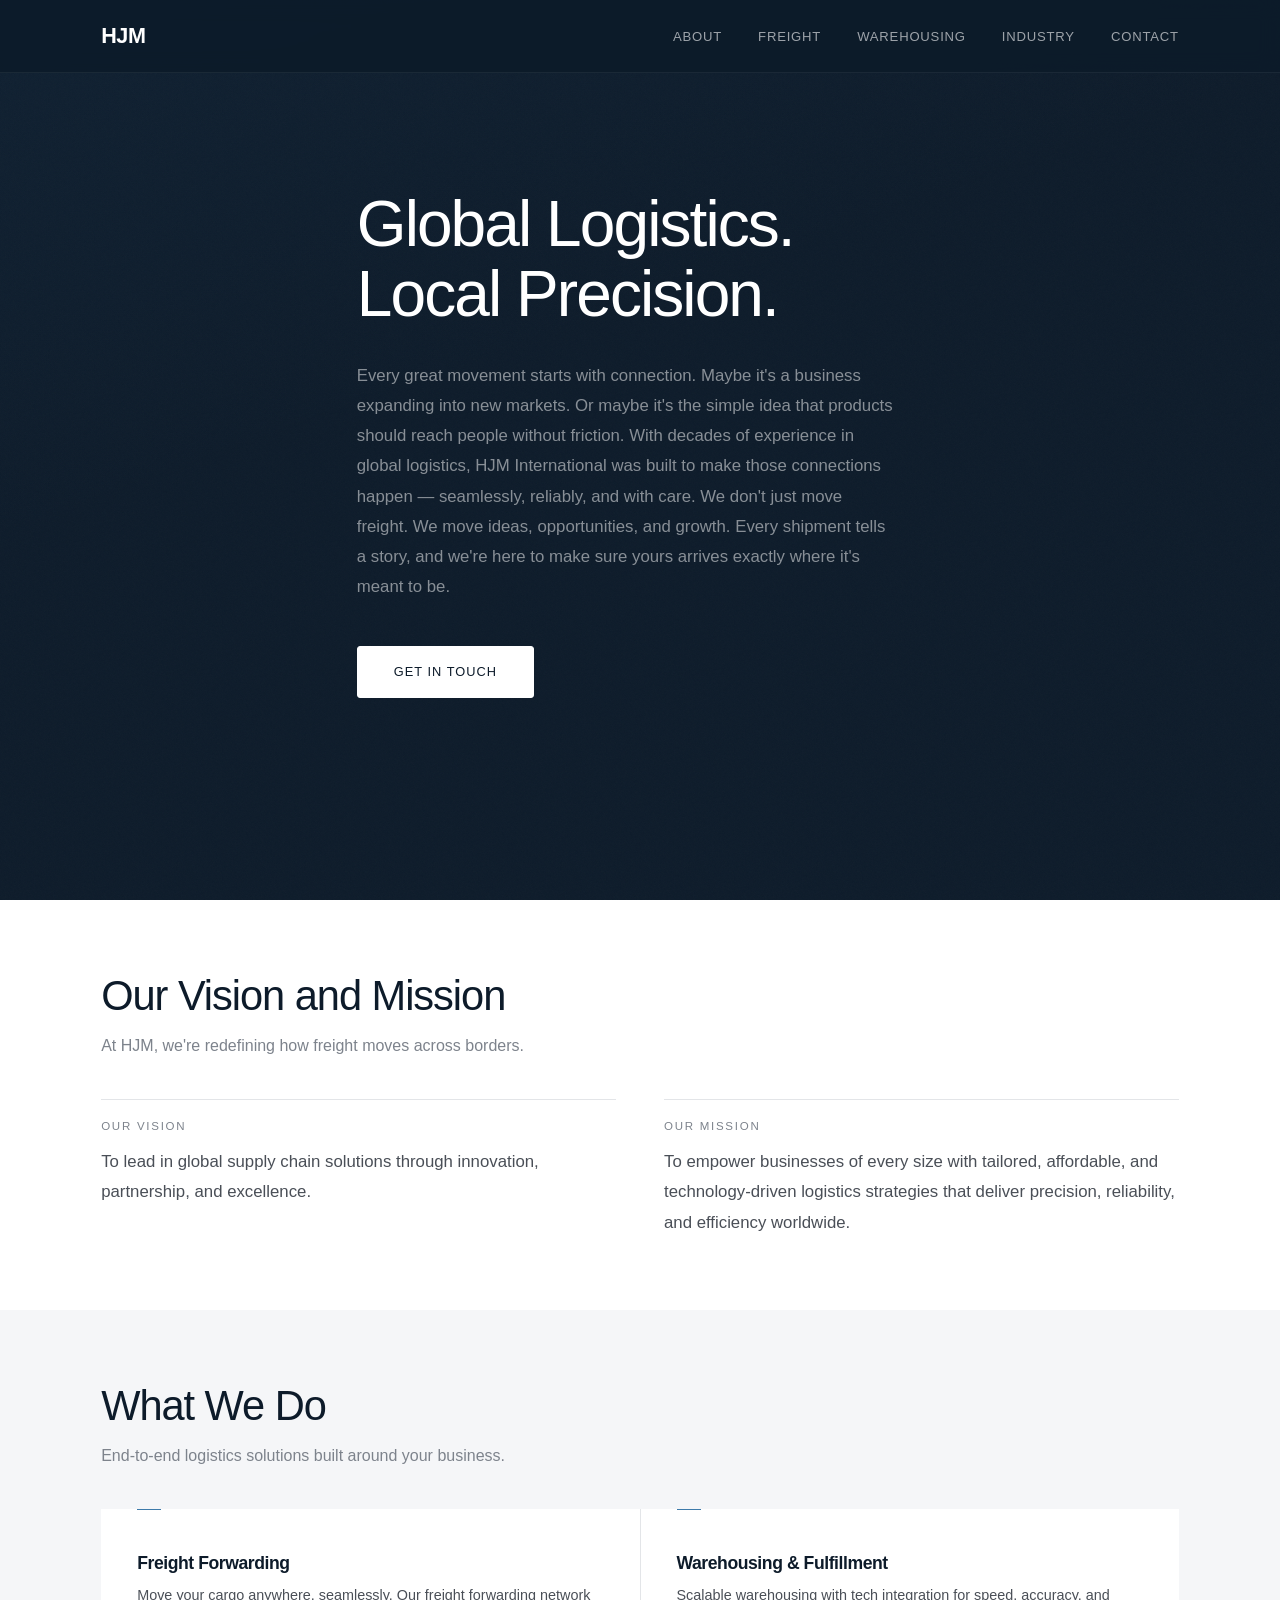
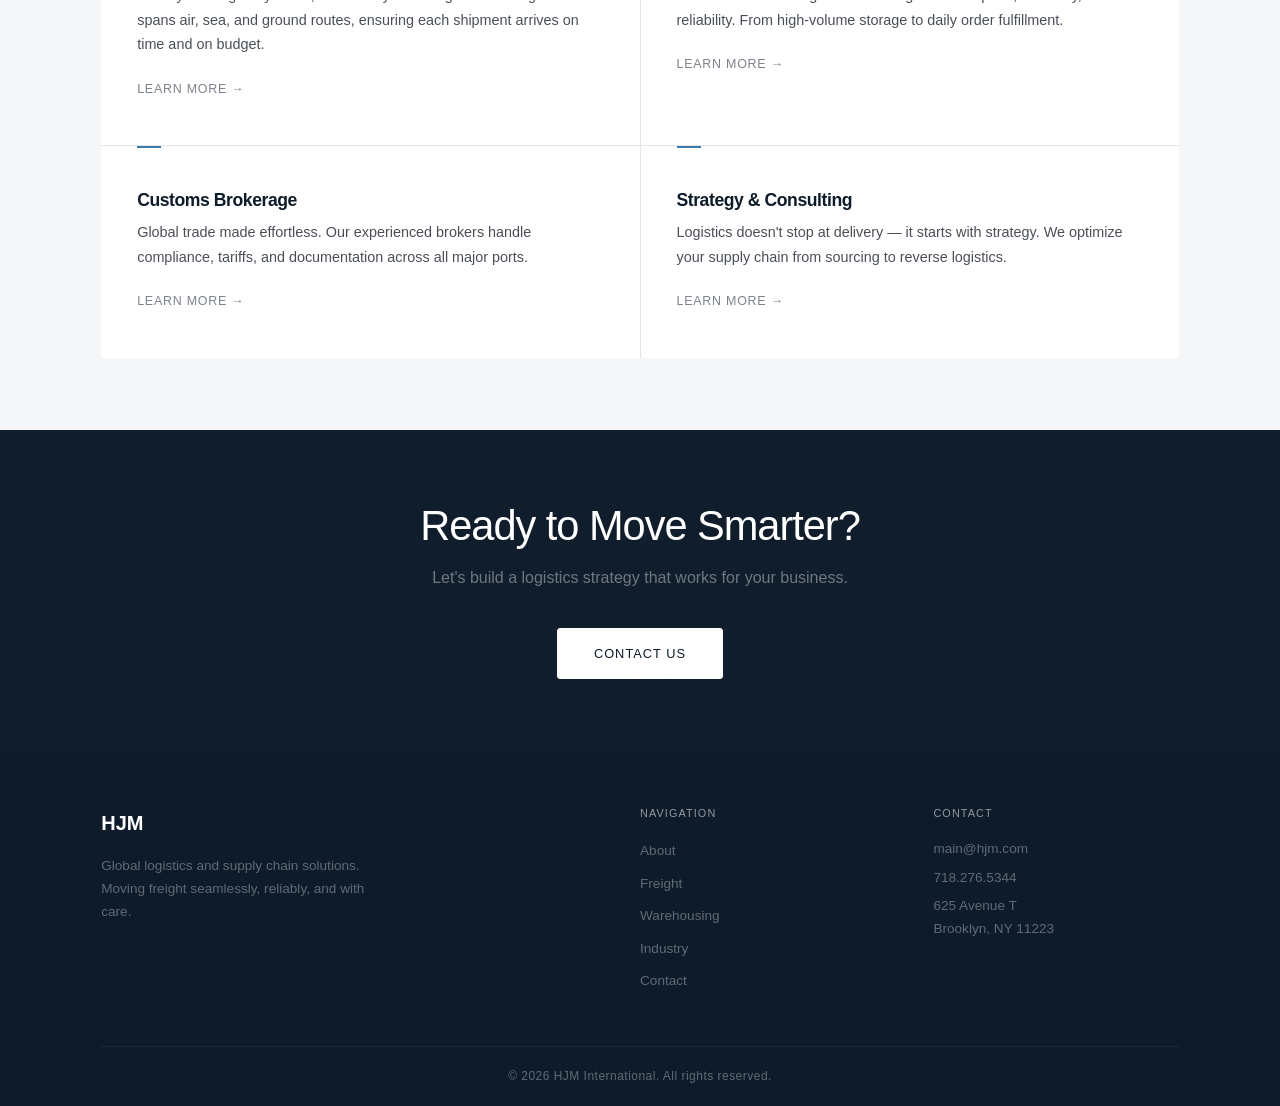
==== index.html @ 8e56a392 "Update index.html" ====
<!DOCTYPE html>
<html lang="en">
<head>
    <meta charset="UTF-8">
    <meta name="viewport" content="width=device-width, initial-scale=1.0">
     <title>HJM International | Global Logistics. Local Precision.</title>
    <meta name="description" content="HJM - End-to-end freight forwarding, warehousing, and supply chain solutions. Moving cargo seamlessly across borders.">
    <link rel="stylesheet" href="style.css">
</head>
<body>
    <header class="header header-dark">
        <nav class="nav container">
            <a href="index.html" class="nav-logo">HJM </a>
            <button class="nav-toggle" aria-label="Toggle navigation">
                <span></span>
                <span></span>
                <span></span>
            </button>
            <ul class="nav-menu">
                <li><a href="about.html" class="nav-link">About</a></li>
                <li><a href="freight.html" class="nav-link">Freight</a></li>
                <li><a href="https://granthillinginfo.wixsite.com/my-site-2" target="_blank" class="nav-link">Warehousing</a></li>
                <li><a href="industry.html" class="nav-link">Industry</a></li>
                <li><a href="contact.html" class="nav-link">Contact</a></li>
            </ul>
        </nav>
    </header>

    <main>
        <section class="hero">
            <div class="hero-bg"></div>
            <div class="hero-content">
                <h1>Global Logistics.<br>Local Precision.</h1>
                <p class="hero-quote">Every great movement starts with connection. Maybe it's a business expanding into new markets. Or maybe it's the simple idea that products should reach people without friction. With decades of experience in global logistics, HJM International was built to make those connections happen &mdash; seamlessly, reliably, and with care. We don't just move freight. We move ideas, opportunities, and growth. Every shipment tells a story, and we're here to make sure yours arrives exactly where it's meant to be.</p>
                <a href="contact.html" class="btn btn-primary">Get in Touch</a>
            </div>
        </section>

        <section class="vision-section section">
            <div class="container">
                <div class="fade-in">
                    <h2 class="section-title">Our Vision and Mission</h2>
                    <p class="section-subtitle">At HJM, we're redefining how freight moves across borders.</p>
                </div>
                <div class="mission-grid fade-in">
                    <div class="mission-block">
                        <h3>Our Vision</h3>
                        <p>To lead in global supply chain solutions through innovation, partnership, and excellence.</p>
                    </div>
                    <div class="mission-block">
                        <h3>Our Mission</h3>
                        <p>To empower businesses of every size with tailored, affordable, and technology-driven logistics strategies that deliver precision, reliability, and efficiency worldwide.</p>
                    </div>
                </div>
            </div>
        </section>

        <section class="services-overview section section-light">
            <div class="container">
                <div class="services-header fade-in">
                    <h2 class="section-title">What We Do</h2>
                    <p class="section-subtitle">End-to-end logistics solutions built around your business.</p>
                </div>
                <div class="services-grid">
                    <div class="service-card fade-in">
                        <span class="service-icon">&#128666;</span>
                        <h3>Freight Forwarding</h3>
                        <p>Move your cargo anywhere, seamlessly. Our freight forwarding network spans air, sea, and ground routes, ensuring each shipment arrives on time and on budget.</p>
                        <a href="freight.html" class="card-link">Learn More &rarr;</a>
                    </div>
                    <div class="service-card fade-in">
                        <span class="service-icon">&#127970;</span>
                        <h3>Warehousing &amp; Fulfillment</h3>
                        <p>Scalable warehousing with tech integration for speed, accuracy, and reliability. From high-volume storage to daily order fulfillment.</p>
                        <a href="https://granthillinginfo.wixsite.com/my-site-2" target="_blank" class="card-link">Learn More &rarr;</a>
                    </div>
                    <div class="service-card fade-in">
                        <span class="service-icon">&#128220;</span>
                        <h3>Customs Brokerage</h3>
                        <p>Global trade made effortless. Our experienced brokers handle compliance, tariffs, and documentation across all major ports.</p>
                        <a href="freight.html#customs" class="card-link">Learn More &rarr;</a>
                    </div>
                    <div class="service-card fade-in">
                        <span class="service-icon">&#128202;</span>
                        <h3>Strategy &amp; Consulting</h3>
                        <p>Logistics doesn't stop at delivery &mdash; it starts with strategy. We optimize your supply chain from sourcing to reverse logistics.</p>
                        <a href="freight.html#strategy" class="card-link">Learn More &rarr;</a>
                    </div>
                </div>
            </div>
        </section>

        <section class="cta">
            <div class="cta-bg"></div>
            <div class="container">
                <h2 class="fade-in">Ready to Move Smarter?</h2>
                <p class="fade-in">Let's build a logistics strategy that works for your business.</p>
                <a href="contact.html" class="btn btn-primary fade-in">Contact Us</a>
            </div>
        </section>
    </main>

    <footer class="footer">
        <div class="container">
            <div class="footer-grid">
                <div class="footer-about">
                    <div class="footer-logo">HJM </div>
                    <p>Global logistics and supply chain solutions. Moving freight seamlessly, reliably, and with care.</p>
                </div>
                <div class="footer-links">
                    <h4>Navigation</h4>
                    <ul>
                        <li><a href="about.html">About</a></li>
                        <li><a href="freight.html">Freight</a></li>
                        <li><a href="https://granthillinginfo.wixsite.com/my-site-2" target="_blank">Warehousing</a></li>
                        <li><a href="industry.html">Industry</a></li>
                        <li><a href="contact.html">Contact</a></li>
                    </ul>
                </div>
                <div class="footer-contact">
                    <h4>Contact</h4>
                    <ul>
                        <li>main@hjm.com</li>
                        <li>718.276.5344</li>
                        <li>625 Avenue T<br>Brooklyn, NY 11223</li>
                    </ul>
                </div>
            </div>
            <div class="footer-bottom">
                <p>&copy; 2026 HJM International. All rights reserved.</p>
            </div>
        </div>
    </footer>

    <script src="main.js"></script>
<script type="module" src="https://static.cloudflareinsights.com/beacon.min.js/v4513226cdae34746b4dedf0b4dfa099e1781791509496" integrity="sha512-ZE9pZaUXND66v380QUtch/5sE9tPFh2zg45pR2PB0CVkCtOREv2AJKkSidISWkysEuQ0EH8faUU5du78bx87UQ==" data-cf-beacon='{"version":"2024.11.0","token":"d9fc9ac74d334c9cb1248f7eec975229","r":1}' crossorigin="anonymous"></script>
</body>
</html>
---- style.css ----
/* ========================================
   HJM International
   ======================================== */

*, *::before, *::after {
    margin: 0;
    padding: 0;
    box-sizing: border-box;
}

:root {
    --navy: #0d1b2a;
    --navy-mid: #162d50;
    --steel: #2c5f8a;
    --accent: #5ba0d6;
    --accent-muted: #3d7aaa;
    --white: #ffffff;
    --off-white: #f5f6f8;
    --gray-50: #f0f1f3;
    --gray-100: #e3e5e8;
    --gray-200: #cdd1d6;
    --gray-400: #8e949d;
    --gray-600: #5f6670;
    --text: #1c1f24;
    --text-secondary: #4a4f57;
    --text-muted: #7d838c;
    --success: #16a34a;
    --error: #dc2626;
    --radius: 3px;
    --radius-lg: 8px;
    --transition: 0.25s ease;
    --gutter: 4vw;
    --max-width: 1180px;
}

html { scroll-behavior: smooth; }

body {
    font-family: -apple-system, BlinkMacSystemFont, "Segoe UI", Roboto, "Helvetica Neue", Arial, sans-serif;
    color: var(--text);
    line-height: 1.65;
    background: var(--white);
    -webkit-font-smoothing: antialiased;
    overflow-x: hidden;
}

img { max-width: 100%; height: auto; display: block; }
a { color: inherit; text-decoration: none; transition: color var(--transition); }
ul { list-style: none; }

h1, h2, h3, h4 {
    line-height: 1.15;
    font-weight: 500;
    letter-spacing: -0.025em;
}

.container {
    max-width: var(--max-width);
    margin: 0 auto;
    padding: 0 var(--gutter);
}

.section { padding: 72px 0; }
.section-light { background: var(--off-white); }

.section-title {
    font-size: clamp(1.75rem, 3.5vw, 2.6rem);
    color: var(--navy);
    margin-bottom: 12px;
}

.section-subtitle {
    color: var(--text-muted);
    font-size: 1rem;
    margin-bottom: 40px;
    max-width: 480px;
    line-height: 1.7;
}

/* --- Fade-in --- */
.fade-in {
    opacity: 0;
    transform: translateY(20px);
    transition: opacity 0.6s ease, transform 0.6s ease;
}
.fade-in.visible {
    opacity: 1;
    transform: translateY(0);
}

/* ===== HEADER ===== */
.header {
    position: fixed;
    top: 0;
    left: 0;
    right: 0;
    z-index: 1000;
    background: rgba(255,255,255,0.95);
    backdrop-filter: blur(10px);
    -webkit-backdrop-filter: blur(10px);
    transition: background var(--transition), box-shadow var(--transition);
    border-bottom: 1px solid transparent;
}

.header.scrolled {
    border-bottom-color: var(--gray-100);
}

.header.header-dark {
    background: rgba(13, 27, 42, 0.9);
    border-bottom-color: rgba(255,255,255,0.06);
}

.nav {
    display: flex;
    align-items: center;
    justify-content: space-between;
    height: 72px;
}

.nav-logo {
    font-size: 1.35rem;
    font-weight: 600;
    color: var(--navy);
    letter-spacing: -0.02em;
}
.header-dark .nav-logo { color: var(--white); }
.nav-logo span { font-weight: 300; opacity: 0.55; }
.nav-logo:hover { color: var(--navy); }
.header-dark .nav-logo:hover { color: var(--white); }

.nav-menu {
    display: flex;
    gap: 36px;
}

.nav-link {
    color: var(--text-secondary);
    font-weight: 450;
    font-size: 0.82rem;
    text-transform: uppercase;
    letter-spacing: 0.06em;
    padding: 6px 0;
    position: relative;
}
.header-dark .nav-link { color: rgba(255,255,255,0.6); }

.nav-link::after {
    content: "";
    position: absolute;
    bottom: 0;
    left: 0;
    width: 0;
    height: 1.5px;
    background: var(--text);
    transition: width var(--transition);
}
.header-dark .nav-link::after { background: var(--white); }

.nav-link:hover, .nav-link.active { color: var(--navy); }
.header-dark .nav-link:hover,
.header-dark .nav-link.active { color: var(--white); }
.nav-link:hover::after, .nav-link.active::after { width: 100%; }

.nav-toggle {
    display: none;
    flex-direction: column;
    gap: 5px;
    background: none;
    border: none;
    cursor: pointer;
    padding: 4px;
    z-index: 10;
}

.nav-toggle span {
    display: block;
    width: 22px;
    height: 1.5px;
    background: var(--navy);
    transition: var(--transition);
}
.header-dark .nav-toggle span { background: var(--white); }

.nav-toggle.open span:nth-child(1) { transform: translateY(6.5px) rotate(45deg); }
.nav-toggle.open span:nth-child(2) { opacity: 0; }
.nav-toggle.open span:nth-child(3) { transform: translateY(-6.5px) rotate(-45deg); }

/* ===== BUTTONS ===== */
.btn {
    display: inline-block;
    padding: 14px 36px;
    font-size: 0.8rem;
    font-weight: 500;
    text-transform: uppercase;
    letter-spacing: 0.08em;
    border-radius: var(--radius);
    cursor: pointer;
    transition: all var(--transition);
    border: 1.5px solid transparent;
    text-align: center;
}

.btn-primary {
    background: var(--white);
    color: var(--navy);
    border-color: var(--white);
}
.btn-primary:hover {
    background: transparent;
    color: var(--white);
}

.btn-dark {
    background: var(--navy);
    color: var(--white);
    border-color: var(--navy);
}
.btn-dark:hover {
    background: var(--navy-mid);
    border-color: var(--navy-mid);
    color: var(--white);
}

.btn-ghost {
    background: transparent;
    color: rgba(255,255,255,0.7);
    border-color: rgba(255,255,255,0.25);
}
.btn-ghost:hover {
    border-color: rgba(255,255,255,0.6);
    color: var(--white);
}

.btn-full { width: 100%; }

/* ===== HERO ===== */
.hero {
    position: relative;
    min-height: 100vh;
    display: flex;
    align-items: center;
    justify-content: center;
    background: var(--navy);
    overflow: hidden;
}

.hero-bg {
    position: absolute;
    inset: 0;
    background: var(--navy);
}

/* Subtle grain texture via CSS */
.hero-bg::before {
    content: "";
    position: absolute;
    inset: 0;
    opacity: 0.03;
    background-image: url("data:image/svg+xml,%3Csvg viewBox='0 0 256 256' xmlns='http://www.w3.org/2000/svg'%3E%3Cfilter id='noise'%3E%3CfeTurbulence type='fractalNoise' baseFrequency='0.9' numOctaves='4' stitchTiles='stitch'/%3E%3C/filter%3E%3Crect width='100%25' height='100%25' filter='url(%23noise)'/%3E%3C/svg%3E");
    background-size: 128px;
}

.hero-bg::after {
    content: "";
    position: absolute;
    inset: 0;
    background: linear-gradient(160deg, rgba(44,95,138,0.08) 0%, transparent 40%);
}

.hero-content {
    position: relative;
    z-index: 1;
    text-align: left;
    color: var(--white);
    max-width: 720px;
    padding: 0 var(--gutter);
    width: 100%;
    margin-left: max(var(--gutter), calc((100vw - var(--max-width)) / 2));
}

.hero h1 {
    font-size: clamp(2.5rem, 5.5vw, 4rem);
    font-weight: 500;
    line-height: 1.08;
    margin-bottom: 32px;
    letter-spacing: -0.03em;
}

.hero-quote {
    font-size: 1.05rem;
    line-height: 1.8;
    color: rgba(255,255,255,0.5);
    max-width: 540px;
    margin-bottom: 44px;
    font-weight: 300;
}

.hero .btn { margin-right: 12px; margin-bottom: 12px; }

.hero-scroll {
    position: absolute;
    bottom: 36px;
    left: 50%;
    transform: translateX(-50%);
    z-index: 1;
    color: rgba(255,255,255,0.3);
    font-size: 0.65rem;
    text-transform: uppercase;
    letter-spacing: 0.15em;
    display: flex;
    flex-direction: column;
    align-items: center;
    gap: 8px;
}

.hero-scroll-line {
    width: 1px;
    height: 32px;
    background: rgba(255,255,255,0.2);
}

/* ===== PAGE HERO ===== */
.page-hero {
    position: relative;
    padding: 152px 0 72px;
    background: var(--navy);
    overflow: hidden;
}

.page-hero-bg {
    position: absolute;
    inset: 0;
    background: var(--navy);
}

.page-hero-bg::before {
    content: "";
    position: absolute;
    inset: 0;
    opacity: 0.03;
    background-image: url("data:image/svg+xml,%3Csvg viewBox='0 0 256 256' xmlns='http://www.w3.org/2000/svg'%3E%3Cfilter id='noise'%3E%3CfeTurbulence type='fractalNoise' baseFrequency='0.9' numOctaves='4' stitchTiles='stitch'/%3E%3C/filter%3E%3Crect width='100%25' height='100%25' filter='url(%23noise)'/%3E%3C/svg%3E");
    background-size: 128px;
}

.page-hero .container { position: relative; z-index: 1; }

.page-hero-label {
    display: inline-block;
    font-size: 0.7rem;
    text-transform: uppercase;
    letter-spacing: 0.15em;
    color: var(--accent);
    margin-bottom: 14px;
    font-weight: 450;
}

.page-hero h1 {
    font-size: clamp(2rem, 4.5vw, 3.2rem);
    color: var(--white);
    margin-bottom: 14px;
    font-weight: 500;
}

.page-hero p {
    font-size: 1.05rem;
    color: rgba(255,255,255,0.45);
    max-width: 480px;
    font-weight: 300;
    line-height: 1.7;
}

/* ===== INTRO ===== */
.intro { padding: 72px 0; }

.intro-inner {
    max-width: 700px;
    margin: 0 auto;
    text-align: center;
}

.intro-quote {
    font-size: clamp(1.1rem, 2vw, 1.35rem);
    line-height: 1.85;
    color: var(--text-secondary);
    font-weight: 300;
    margin-bottom: 20px;
}

.intro-quote strong {
    font-weight: 550;
    color: var(--navy);
}

.intro-author {
    font-size: 0.78rem;
    text-transform: uppercase;
    letter-spacing: 0.12em;
    color: var(--text-muted);
}

/* ===== STATS ===== */
.stats {
    padding: 72px 0;
    background: var(--navy);
}

.stats-grid {
    display: grid;
    grid-template-columns: repeat(4, 1fr);
    gap: 0;
}

.stat-card {
    text-align: center;
    padding: 28px 16px;
    border-left: 1px solid rgba(255,255,255,0.07);
}
.stat-card:first-child { border-left: none; }

.stat-number {
    font-size: clamp(2.2rem, 3.5vw, 3rem);
    font-weight: 500;
    color: var(--white);
    line-height: 1;
    margin-bottom: 10px;
    letter-spacing: -0.03em;
}

.stat-label {
    font-size: 0.72rem;
    color: rgba(255,255,255,0.35);
    text-transform: uppercase;
    letter-spacing: 0.1em;
}

/* ===== SERVICES GRID ===== */
.services-overview { padding: 72px 0; }
.services-header { margin-bottom: 36px; }

.services-grid {
    display: grid;
    grid-template-columns: repeat(2, 1fr);
    gap: 1px;
    background: var(--gray-100);
}

.service-card {
    background: var(--white);
    padding: 44px 36px;
    transition: background var(--transition);
    position: relative;
}

.service-card:hover { background: var(--off-white); }

.service-card::before {
    content: "";
    position: absolute;
    top: 0;
    left: 36px;
    width: 24px;
    height: 1.5px;
    background: var(--accent-muted);
    transition: width var(--transition);
}
.service-card:hover::before { width: 48px; }

.service-icon {
    display: none; /* replaced by ::before accent line */
}

.service-card .icon-svg {
    width: 28px;
    height: 28px;
    margin-bottom: 20px;
    color: var(--navy);
    opacity: 0.7;
}

.service-card h3 {
    font-size: 1.1rem;
    color: var(--navy);
    margin-bottom: 10px;
    font-weight: 550;
}

.service-card p {
    color: var(--text-secondary);
    font-size: 0.9rem;
    line-height: 1.7;
    margin-bottom: 18px;
}

.card-link {
    font-weight: 500;
    font-size: 0.78rem;
    text-transform: uppercase;
    letter-spacing: 0.06em;
    color: var(--text-muted);
}
.card-link:hover { color: var(--navy); }

/* ===== CTA ===== */
.cta {
    position: relative;
    padding: 72px 0;
    background: var(--navy);
    overflow: hidden;
    text-align: center;
}

.cta-bg {
    position: absolute;
    inset: 0;
    background: var(--navy);
}

.cta-bg::before {
    content: "";
    position: absolute;
    inset: 0;
    opacity: 0.03;
    background-image: url("data:image/svg+xml,%3Csvg viewBox='0 0 256 256' xmlns='http://www.w3.org/2000/svg'%3E%3Cfilter id='noise'%3E%3CfeTurbulence type='fractalNoise' baseFrequency='0.9' numOctaves='4' stitchTiles='stitch'/%3E%3C/filter%3E%3Crect width='100%25' height='100%25' filter='url(%23noise)'/%3E%3C/svg%3E");
    background-size: 128px;
}

.cta .container { position: relative; z-index: 1; }

.cta h2 {
    font-size: clamp(1.8rem, 3.5vw, 2.6rem);
    color: var(--white);
    margin-bottom: 16px;
    font-weight: 500;
}

.cta p {
    font-size: 1rem;
    color: rgba(255,255,255,0.4);
    margin-bottom: 36px;
    max-width: 420px;
    margin-left: auto;
    margin-right: auto;
    font-weight: 300;
}

/* ===== VISION / MISSION ===== */
.vision-section { padding: 72px 0; }

.mission-grid {
    display: grid;
    grid-template-columns: 1fr 1fr;
    gap: 48px;
}

.mission-block {
    padding-top: 20px;
    border-top: 1px solid var(--gray-100);
}

.mission-block h3 {
    font-size: 0.72rem;
    text-transform: uppercase;
    letter-spacing: 0.15em;
    color: var(--text-muted);
    margin-bottom: 14px;
    font-weight: 500;
}

.mission-block p {
    font-size: 1.05rem;
    color: var(--text-secondary);
    line-height: 1.8;
    font-weight: 300;
}

/* ===== ABOUT ===== */
.about-story { padding: 72px 0; }

.about-content {
    display: grid;
    grid-template-columns: 1.2fr 0.8fr;
    gap: 64px;
    align-items: start;
}

.about-label {
    font-size: 0.7rem;
    text-transform: uppercase;
    letter-spacing: 0.15em;
    color: var(--text-muted);
    margin-bottom: 16px;
    display: block;
    font-weight: 500;
}

.about-content h2 {
    font-size: clamp(1.6rem, 2.5vw, 2.2rem);
    color: var(--navy);
    margin-bottom: 24px;
}

.about-text p {
    color: var(--text-secondary);
    font-size: 0.97rem;
    margin-bottom: 18px;
    line-height: 1.8;
    font-weight: 300;
}

.about-image {
    background: var(--gray-50);
    height: 380px;
    display: flex;
    align-items: center;
    justify-content: center;
    color: var(--text-muted);
    font-size: 0.85rem;
    border: 1px solid var(--gray-100);
}

.mission-section {
    padding: 72px 0;
    background: var(--off-white);
}

/* ===== VALUE CARDS ===== */
.values-grid {
    display: grid;
    grid-template-columns: repeat(4, 1fr);
    gap: 1px;
    background: var(--gray-100);
}

.value-card {
    background: var(--white);
    padding: 36px 24px;
}

.value-icon { display: none; }

.value-card h3 {
    font-size: 0.95rem;
    color: var(--navy);
    margin-bottom: 10px;
    font-weight: 550;
}

.value-card p {
    color: var(--text-secondary);
    font-size: 0.87rem;
    line-height: 1.65;
    font-weight: 300;
}

/* ===== REACH / WHY ===== */
.reach-grid {
    display: grid;
    grid-template-columns: repeat(3, 1fr);
    gap: 28px;
}

.reach-item {
    padding: 24px 0;
    border-top: 1px solid var(--gray-100);
}

.reach-item h3 {
    color: var(--navy);
    margin-bottom: 8px;
    font-size: 1rem;
    font-weight: 550;
}

.reach-item p {
    color: var(--text-secondary);
    font-size: 0.87rem;
    line-height: 1.65;
    font-weight: 300;
}

.why-grid {
    display: grid;
    grid-template-columns: repeat(2, 1fr);
    gap: 40px;
}

.why-item {
    padding-left: 20px;
    border-left: 1.5px solid var(--gray-200);
}

.why-item h3 {
    color: var(--navy);
    margin-bottom: 8px;
    font-size: 1rem;
    font-weight: 550;
}

.why-item p {
    color: var(--text-secondary);
    font-size: 0.9rem;
    line-height: 1.65;
    font-weight: 300;
}

/* ===== FREIGHT ===== */
.freight-feature { max-width: 680px; }

.freight-desc {
    color: var(--text-secondary);
    font-size: 1.02rem;
    line-height: 1.8;
    font-weight: 300;
}

.transport-grid {
    display: grid;
    grid-template-columns: repeat(3, 1fr);
    gap: 1px;
    background: var(--gray-100);
}

.transport-card {
    background: var(--white);
    padding: 40px 28px;
}

.transport-icon { display: none; }

.transport-card h3 {
    font-size: 1rem;
    color: var(--navy);
    margin-bottom: 10px;
    font-weight: 550;
}

.transport-card p {
    color: var(--text-secondary);
    font-size: 0.87rem;
    line-height: 1.65;
    font-weight: 300;
}

.cert-grid {
    display: flex;
    justify-content: center;
    gap: 20px;
    flex-wrap: wrap;
}

.cert-item {
    border: 1px solid var(--gray-200);
    padding: 14px 28px;
    font-weight: 550;
    font-size: 0.85rem;
    color: var(--navy);
    letter-spacing: 0.04em;
}

/* ===== WAREHOUSING ===== */
.facilities-grid {
    display: grid;
    grid-template-columns: 1fr 1fr;
    gap: 24px;
}

.facility-card {
    border: 1px solid var(--gray-100);
    padding: 36px;
}

.facility-card h3 {
    font-size: 1.15rem;
    color: var(--navy);
    margin-bottom: 20px;
    font-weight: 550;
}

.facility-stats {
    display: flex;
    gap: 28px;
    margin-bottom: 20px;
    padding-bottom: 20px;
    border-bottom: 1px solid var(--gray-100);
}

.facility-stat { display: flex; flex-direction: column; }

.facility-stat strong {
    font-size: 1.25rem;
    color: var(--navy);
    font-weight: 600;
    line-height: 1;
    margin-bottom: 3px;
}

.facility-stat span {
    font-size: 0.68rem;
    text-transform: uppercase;
    letter-spacing: 0.08em;
    color: var(--text-muted);
}

.facility-card > p {
    color: var(--text-secondary);
    font-size: 0.9rem;
    line-height: 1.65;
    font-weight: 300;
}

/* ===== INDUSTRY ===== */
.indicators-grid {
    display: grid;
    grid-template-columns: repeat(3, 1fr);
    gap: 1px;
    background: var(--gray-200);
}

.indicator-card {
    background: var(--white);
    padding: 40px 28px;
}

.indicator-icon { display: none; }

.indicator-card h3 {
    font-size: 0.95rem;
    color: var(--navy);
    margin-bottom: 10px;
    font-weight: 550;
}

.indicator-card p {
    color: var(--text-secondary);
    font-size: 0.87rem;
    line-height: 1.65;
    font-weight: 300;
}

.trends-grid {
    display: grid;
    grid-template-columns: repeat(3, 1fr);
    gap: 32px;
}

.trend-item {
    padding-top: 16px;
    border-top: 1px solid var(--gray-100);
}

.trend-item h3 {
    color: var(--navy);
    margin-bottom: 8px;
    font-size: 0.95rem;
    font-weight: 550;
}

.trend-item p {
    color: var(--text-secondary);
    font-size: 0.87rem;
    line-height: 1.65;
    font-weight: 300;
}

/* ===== PROCESS ===== */
.process-grid {
    display: grid;
    grid-template-columns: repeat(4, 1fr);
    gap: 1px;
    background: var(--gray-100);
}

.process-step {
    background: var(--white);
    padding: 40px 24px;
}

.step-number {
    font-size: 2rem;
    font-weight: 500;
    color: var(--navy);
    margin-bottom: 14px;
    opacity: 0.12;
    line-height: 1;
}

.process-step h3 {
    color: var(--navy);
    margin-bottom: 10px;
    font-size: 0.95rem;
    font-weight: 550;
}

.process-step p {
    color: var(--text-secondary);
    font-size: 0.87rem;
    line-height: 1.6;
    font-weight: 300;
}

/* ===== SERVICE DETAIL ===== */
.service-detail { padding: 72px 0; }

.service-detail-content {
    display: grid;
    grid-template-columns: 1fr;
    gap: 0;
    align-items: start;
}

.service-detail-icon { display: none; }

.service-detail-text h2 {
    font-size: 1.5rem;
    color: var(--navy);
    margin-bottom: 14px;
    font-weight: 550;
}

.service-detail-text > p {
    color: var(--text-secondary);
    font-size: 0.97rem;
    margin-bottom: 24px;
    line-height: 1.8;
    font-weight: 300;
    max-width: 620px;
}

.service-list {
    display: grid;
    grid-template-columns: 1fr 1fr;
    gap: 2px 28px;
}

.service-list li {
    padding: 8px 0 8px 20px;
    position: relative;
    color: var(--text);
    font-size: 0.9rem;
}

.service-list li::before {
    content: "";
    position: absolute;
    left: 0;
    top: 16px;
    width: 6px;
    height: 1.5px;
    background: var(--text-muted);
}

.service-divider {
    border: none;
    height: 1px;
    background: var(--gray-100);
    margin: 0;
}

/* ===== CONTACT ===== */
.contact-grid {
    display: grid;
    grid-template-columns: 0.8fr 1.2fr;
    gap: 64px;
    align-items: start;
}

.contact-info h2,
.contact-form-wrapper h2 {
    font-size: 1.3rem;
    color: var(--navy);
    margin-bottom: 16px;
    font-weight: 550;
}

.contact-info > p {
    color: var(--text-secondary);
    margin-bottom: 36px;
    font-size: 0.97rem;
    font-weight: 300;
    line-height: 1.7;
}

.contact-item {
    display: flex;
    gap: 16px;
    margin-bottom: 28px;
    align-items: flex-start;
}

.contact-icon {
    display: none;
}

.contact-item h3 {
    font-size: 0.68rem;
    text-transform: uppercase;
    letter-spacing: 0.1em;
    color: var(--text-muted);
    margin-bottom: 4px;
    font-weight: 500;
}

.contact-item p {
    color: var(--text);
    font-size: 0.9rem;
    line-height: 1.65;
}

.contact-item a { color: var(--text); }
.contact-item a:hover { color: var(--accent-muted); }

/* ===== FORM ===== */
.contact-form-wrapper {
    background: var(--off-white);
    padding: 40px;
    border: 1px solid var(--gray-100);
}

.form-group { margin-bottom: 22px; }

.form-group label {
    display: block;
    font-weight: 450;
    font-size: 0.7rem;
    text-transform: uppercase;
    letter-spacing: 0.08em;
    color: var(--text-muted);
    margin-bottom: 6px;
}

.required { color: var(--error); }

.form-group input,
.form-group textarea {
    width: 100%;
    padding: 12px 0;
    border: none;
    border-bottom: 1px solid var(--gray-200);
    border-radius: 0;
    font-size: 0.95rem;
    font-family: inherit;
    color: var(--text);
    background: transparent;
    transition: border-color var(--transition);
}

.form-group input:focus,
.form-group textarea:focus {
    outline: none;
    border-bottom-color: var(--navy);
}

.form-group input::placeholder,
.form-group textarea::placeholder {
    color: var(--gray-400);
}

.form-group textarea {
    resize: vertical;
    min-height: 100px;
}

.form-status {
    margin-top: 14px;
    font-size: 0.85rem;
    font-weight: 450;
}
.form-status.success { color: var(--success); }
.form-status.error { color: var(--error); }
.form-status.sending { color: var(--steel); }

/* ===== FOOTER ===== */
.footer {
    background: var(--navy);
    color: rgba(255,255,255,0.35);
    padding: 56px 0 0;
}

.footer-grid {
    display: grid;
    grid-template-columns: 2fr 1fr 1fr;
    gap: 48px;
    padding-bottom: 48px;
}

.footer-logo {
    font-size: 1.25rem;
    font-weight: 600;
    color: var(--white);
    margin-bottom: 14px;
}
.footer-logo span { font-weight: 300; opacity: 0.4; }

.footer-about p {
    font-size: 0.85rem;
    line-height: 1.7;
    max-width: 280px;
}

.footer h4 {
    color: rgba(255,255,255,0.55);
    font-size: 0.68rem;
    text-transform: uppercase;
    letter-spacing: 0.1em;
    margin-bottom: 16px;
    font-weight: 500;
}

.footer-links a {
    color: rgba(255,255,255,0.35);
    font-size: 0.85rem;
    display: block;
    padding: 5px 0;
    transition: color var(--transition);
}
.footer-links a:hover { color: rgba(255,255,255,0.8); }

.footer-contact li {
    font-size: 0.85rem;
    padding: 3px 0;
    line-height: 1.65;
}

.footer-bottom {
    border-top: 1px solid rgba(255,255,255,0.06);
    padding: 20px 0;
    text-align: center;
    font-size: 0.75rem;
    letter-spacing: 0.04em;
}

/* ========================================
   RESPONSIVE
   ======================================== */

@media (max-width: 992px) {
    .stats-grid { grid-template-columns: repeat(2, 1fr); }
    .stat-card { border-left: none; border-bottom: 1px solid rgba(255,255,255,0.07); }
    .reach-grid { grid-template-columns: repeat(2, 1fr); }
    .process-grid { grid-template-columns: repeat(2, 1fr); }
    .values-grid { grid-template-columns: repeat(2, 1fr); }
    .about-content { grid-template-columns: 1fr; gap: 36px; }
    .about-image { height: 260px; }
    .footer-grid { grid-template-columns: 1fr 1fr; }
    .footer-about { grid-column: 1 / -1; }
    .service-list { grid-template-columns: 1fr; }
    .transport-grid { grid-template-columns: 1fr; }
    .indicators-grid { grid-template-columns: 1fr; }
    .trends-grid { grid-template-columns: repeat(2, 1fr); }
    .facilities-grid { grid-template-columns: 1fr; }
    .facility-stats { flex-wrap: wrap; gap: 16px; }
}

@media (max-width: 768px) {
    :root { --gutter: 6vw; }

    .nav-toggle { display: flex; }

    .nav-menu {
        position: fixed;
        top: 0; left: 0; right: 0; bottom: 0;
        background: var(--white);
        flex-direction: column;
        align-items: center;
        justify-content: center;
        gap: 0;
        opacity: 0;
        pointer-events: none;
        transition: opacity var(--transition);
    }
    .nav-menu.open { opacity: 1; pointer-events: all; }
    .nav-menu .nav-link { font-size: 1.1rem; padding: 14px 0; color: var(--navy); }
    .nav-link::after { display: none; }

    .hero { min-height: 85vh; }
    .hero h1 { font-size: clamp(2rem, 8vw, 2.8rem); }
    .hero-content { margin-left: 0; text-align: center; }
    .hero-quote { margin-left: auto; margin-right: auto; }
    .hero-scroll { display: none; }

    .page-hero { padding: 112px 0 56px; }
    .section { padding: 56px 0; }
    .intro { padding: 56px 0; }

    .services-grid { grid-template-columns: 1fr; }
    .values-grid { grid-template-columns: 1fr; }
    .why-grid { grid-template-columns: 1fr; }
    .mission-grid { grid-template-columns: 1fr; gap: 32px; }

    .contact-grid { grid-template-columns: 1fr; gap: 40px; }
    .contact-form-wrapper { padding: 28px 20px; }

    .footer-grid { grid-template-columns: 1fr; gap: 28px; }
    .trends-grid { grid-template-columns: 1fr; }
}

@media (max-width: 480px) {
    .hero h1 { font-size: 1.7rem; }
    .btn { padding: 12px 24px; font-size: 0.78rem; }
    .stats-grid { grid-template-columns: 1fr 1fr; }
    .reach-grid { grid-template-columns: 1fr; }
    .process-grid { grid-template-columns: 1fr; }
    .values-grid { grid-template-columns: 1fr; }
}
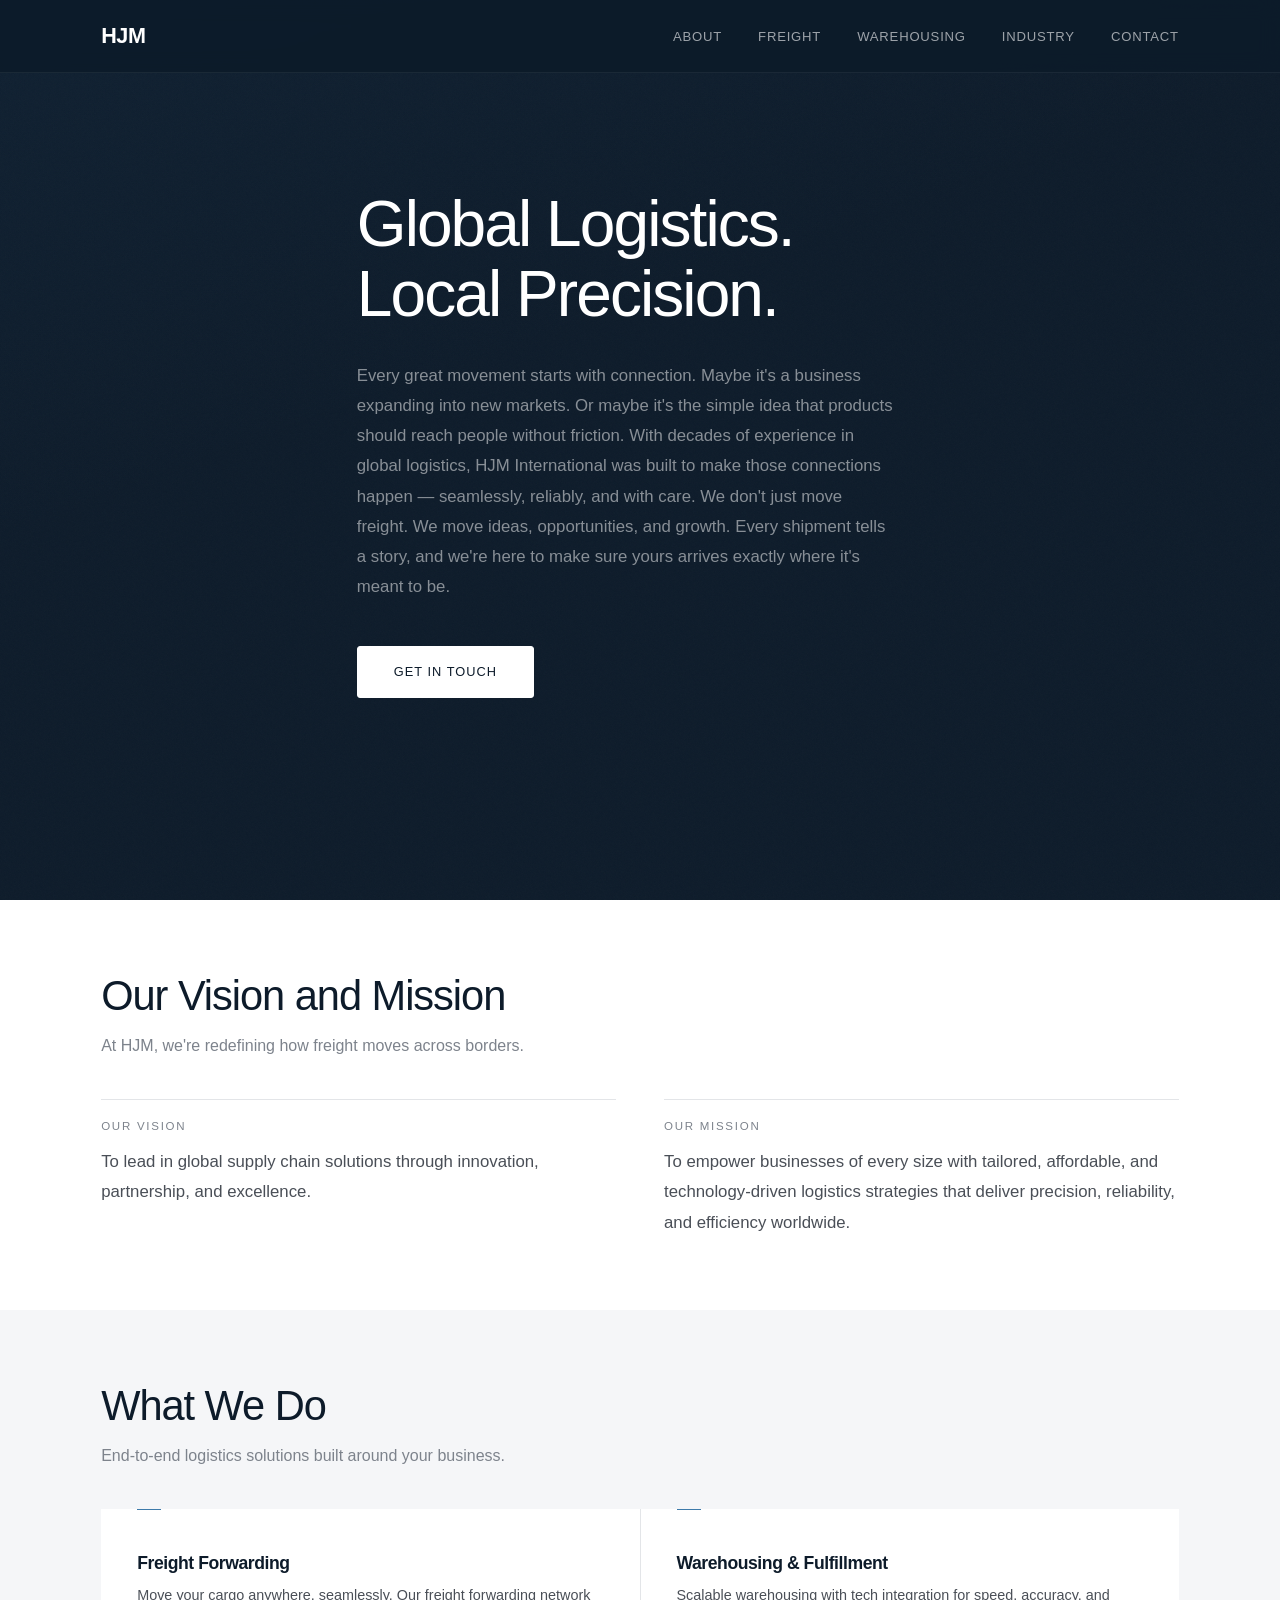
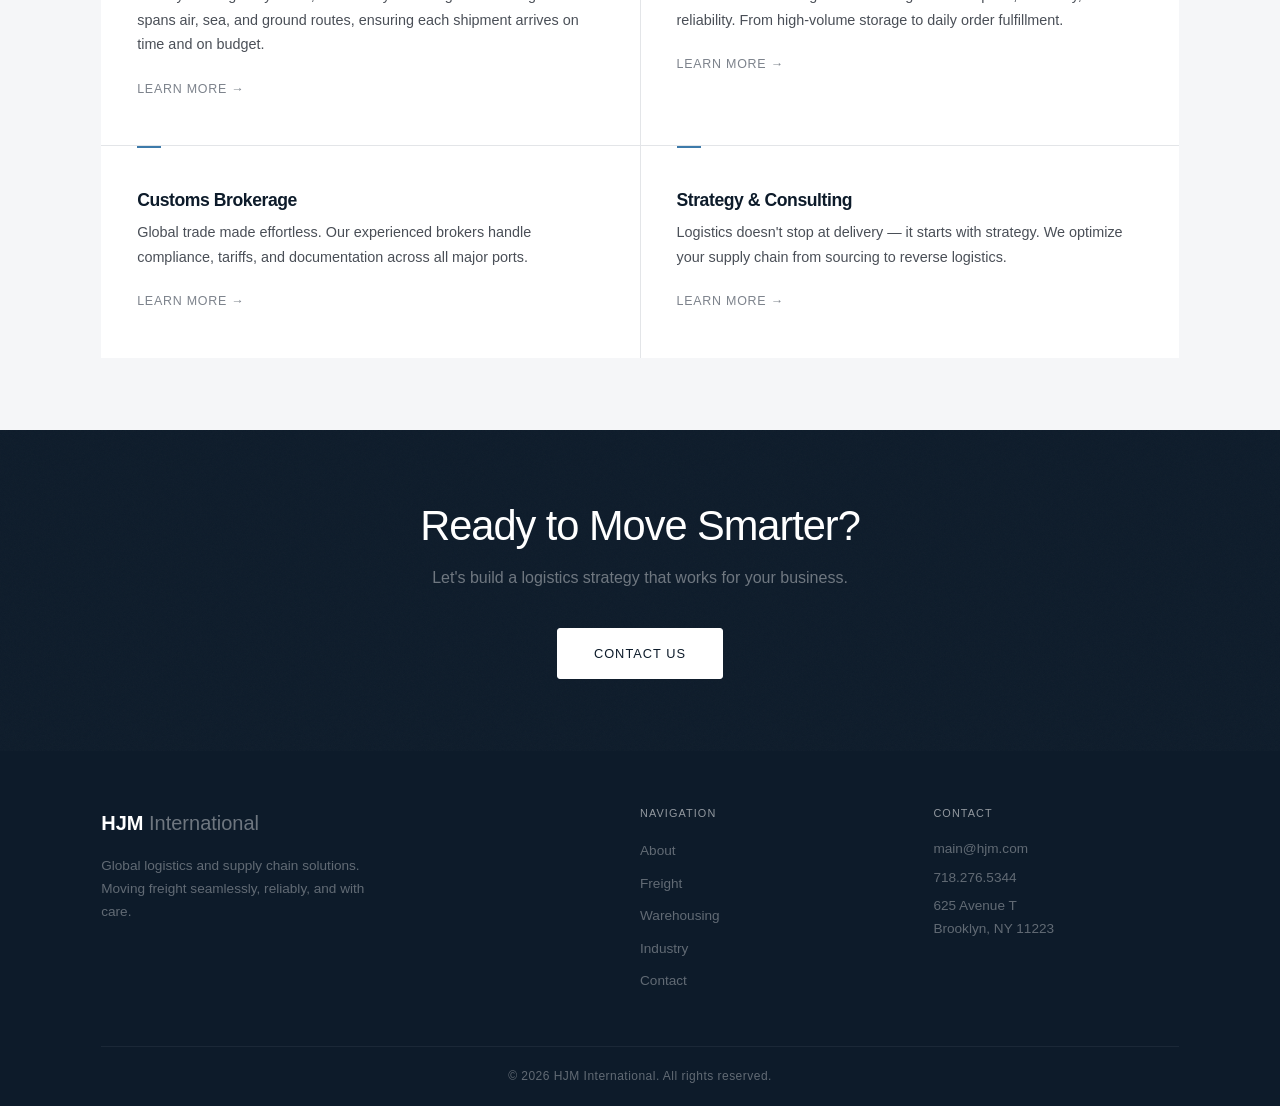
==== commit 4dc8df17: "Update index.html" ====
--- a/index.html
+++ b/index.html
@@ -104,7 +104,7 @@
         <div class="container">
             <div class="footer-grid">
                 <div class="footer-about">
-                    <div class="footer-logo">HJM </div>
+                    <div class="footer-logo">HJM <span>International</span></div>
                     <p>Global logistics and supply chain solutions. Moving freight seamlessly, reliably, and with care.</p>
                 </div>
                 <div class="footer-links">
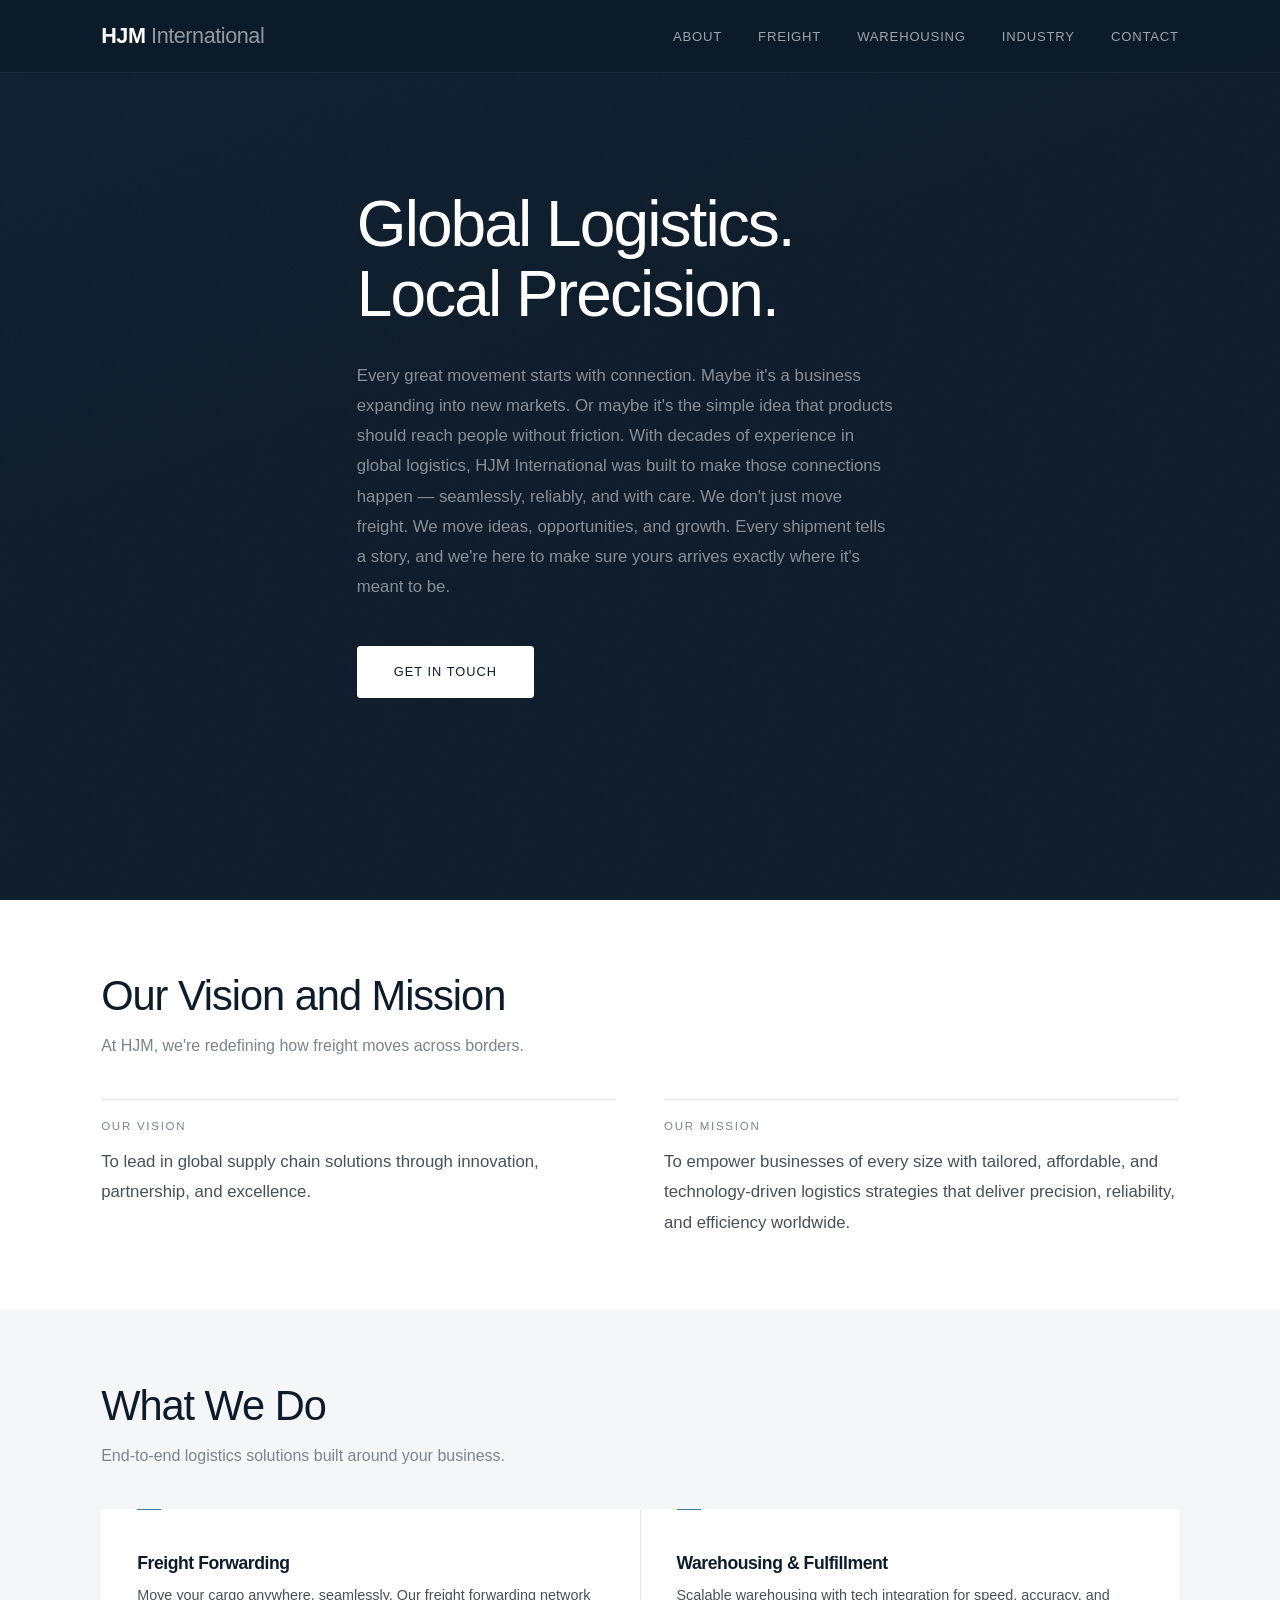
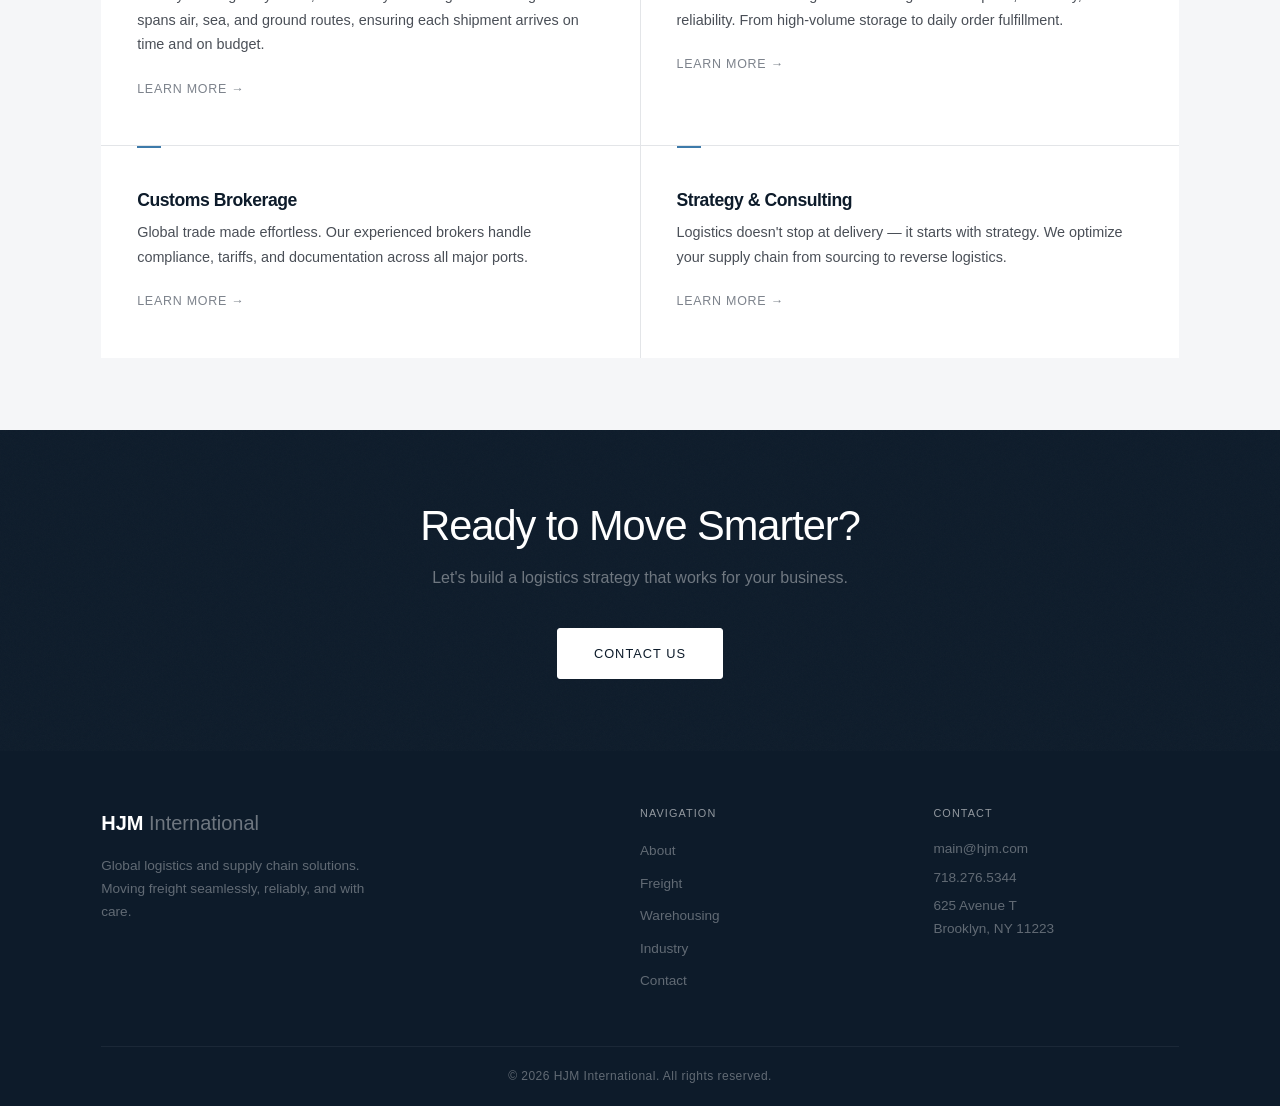
==== commit e7bf0aae: "Update index.html" ====
--- a/index.html
+++ b/index.html
@@ -10,7 +10,7 @@
 <body>
     <header class="header header-dark">
         <nav class="nav container">
-            <a href="index.html" class="nav-logo">HJM </a>
+             <a href="index.html" class="nav-logo">HJM <span>International</span></a>
             <button class="nav-toggle" aria-label="Toggle navigation">
                 <span></span>
                 <span></span>
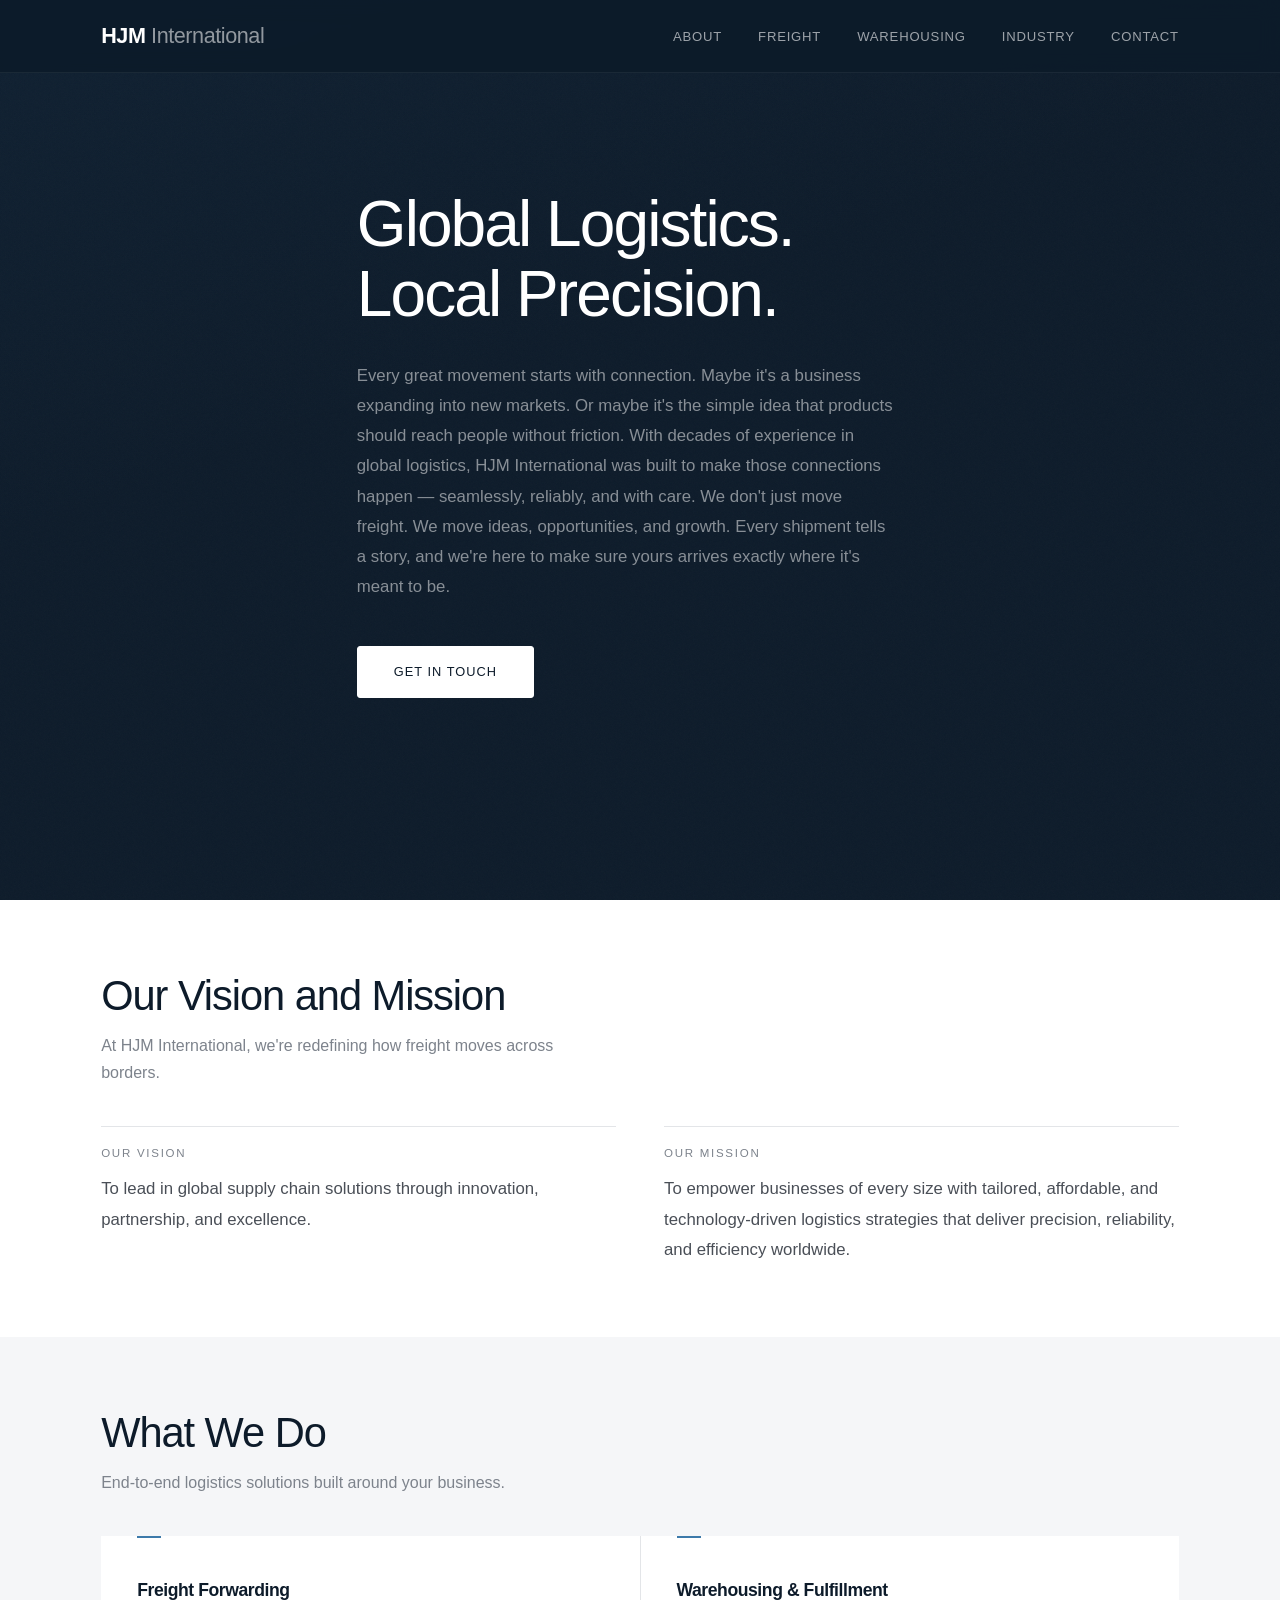
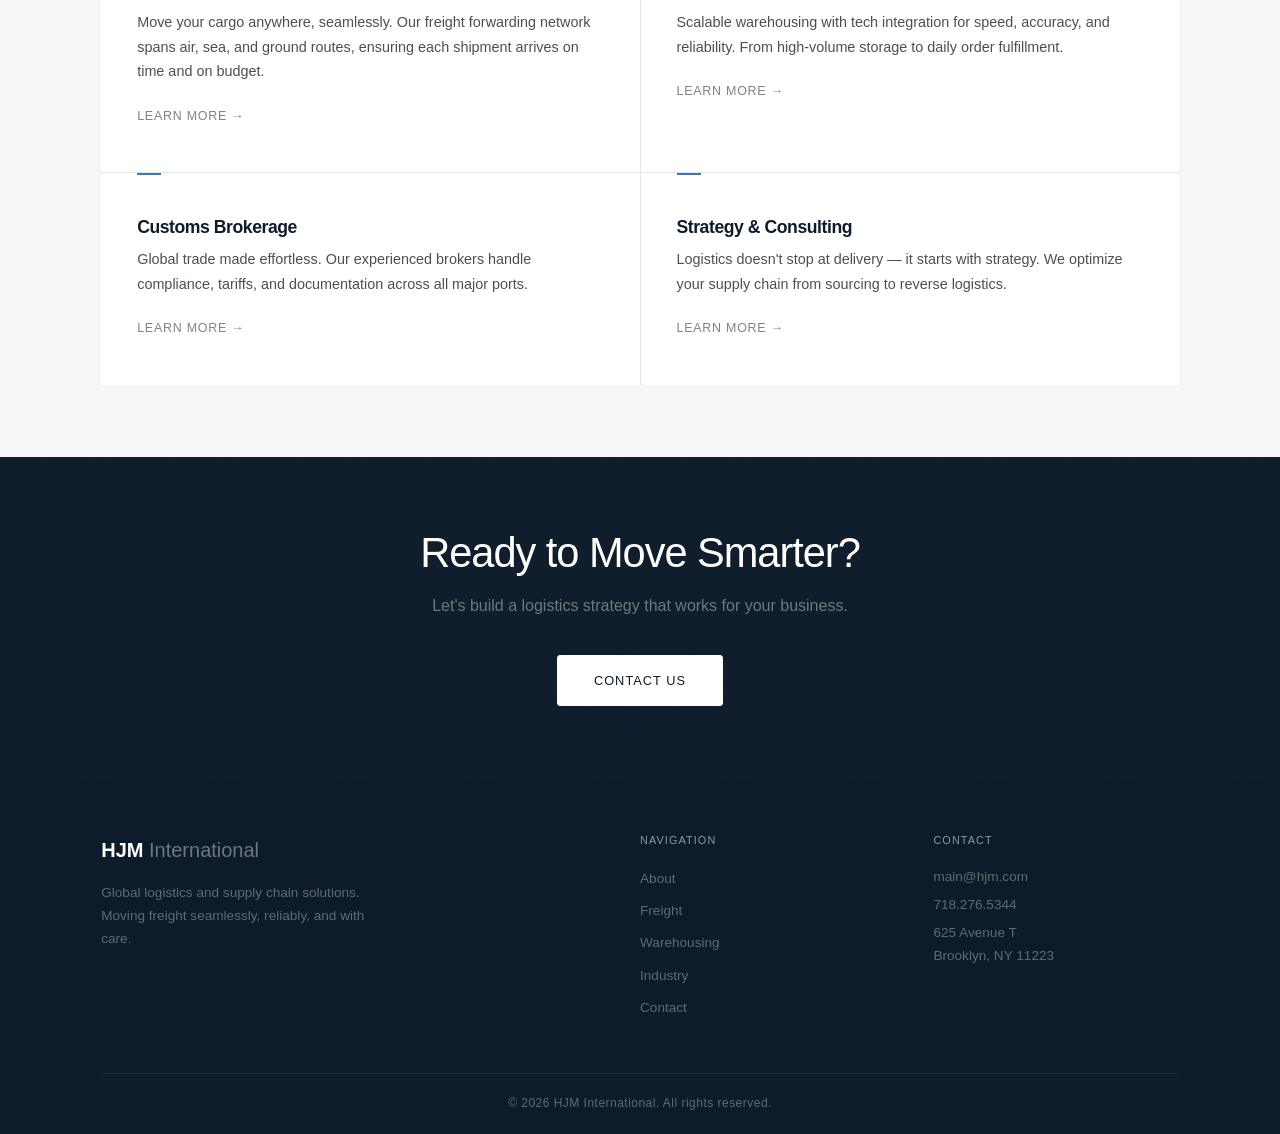
==== commit ebf58622: "Update index.html" ====
--- a/index.html
+++ b/index.html
@@ -40,7 +40,7 @@
             <div class="container">
                 <div class="fade-in">
                     <h2 class="section-title">Our Vision and Mission</h2>
-                    <p class="section-subtitle">At HJM, we're redefining how freight moves across borders.</p>
+                    <p class="section-subtitle">At HJM International, we're redefining how freight moves across borders.</p>
                 </div>
                 <div class="mission-grid fade-in">
                     <div class="mission-block">
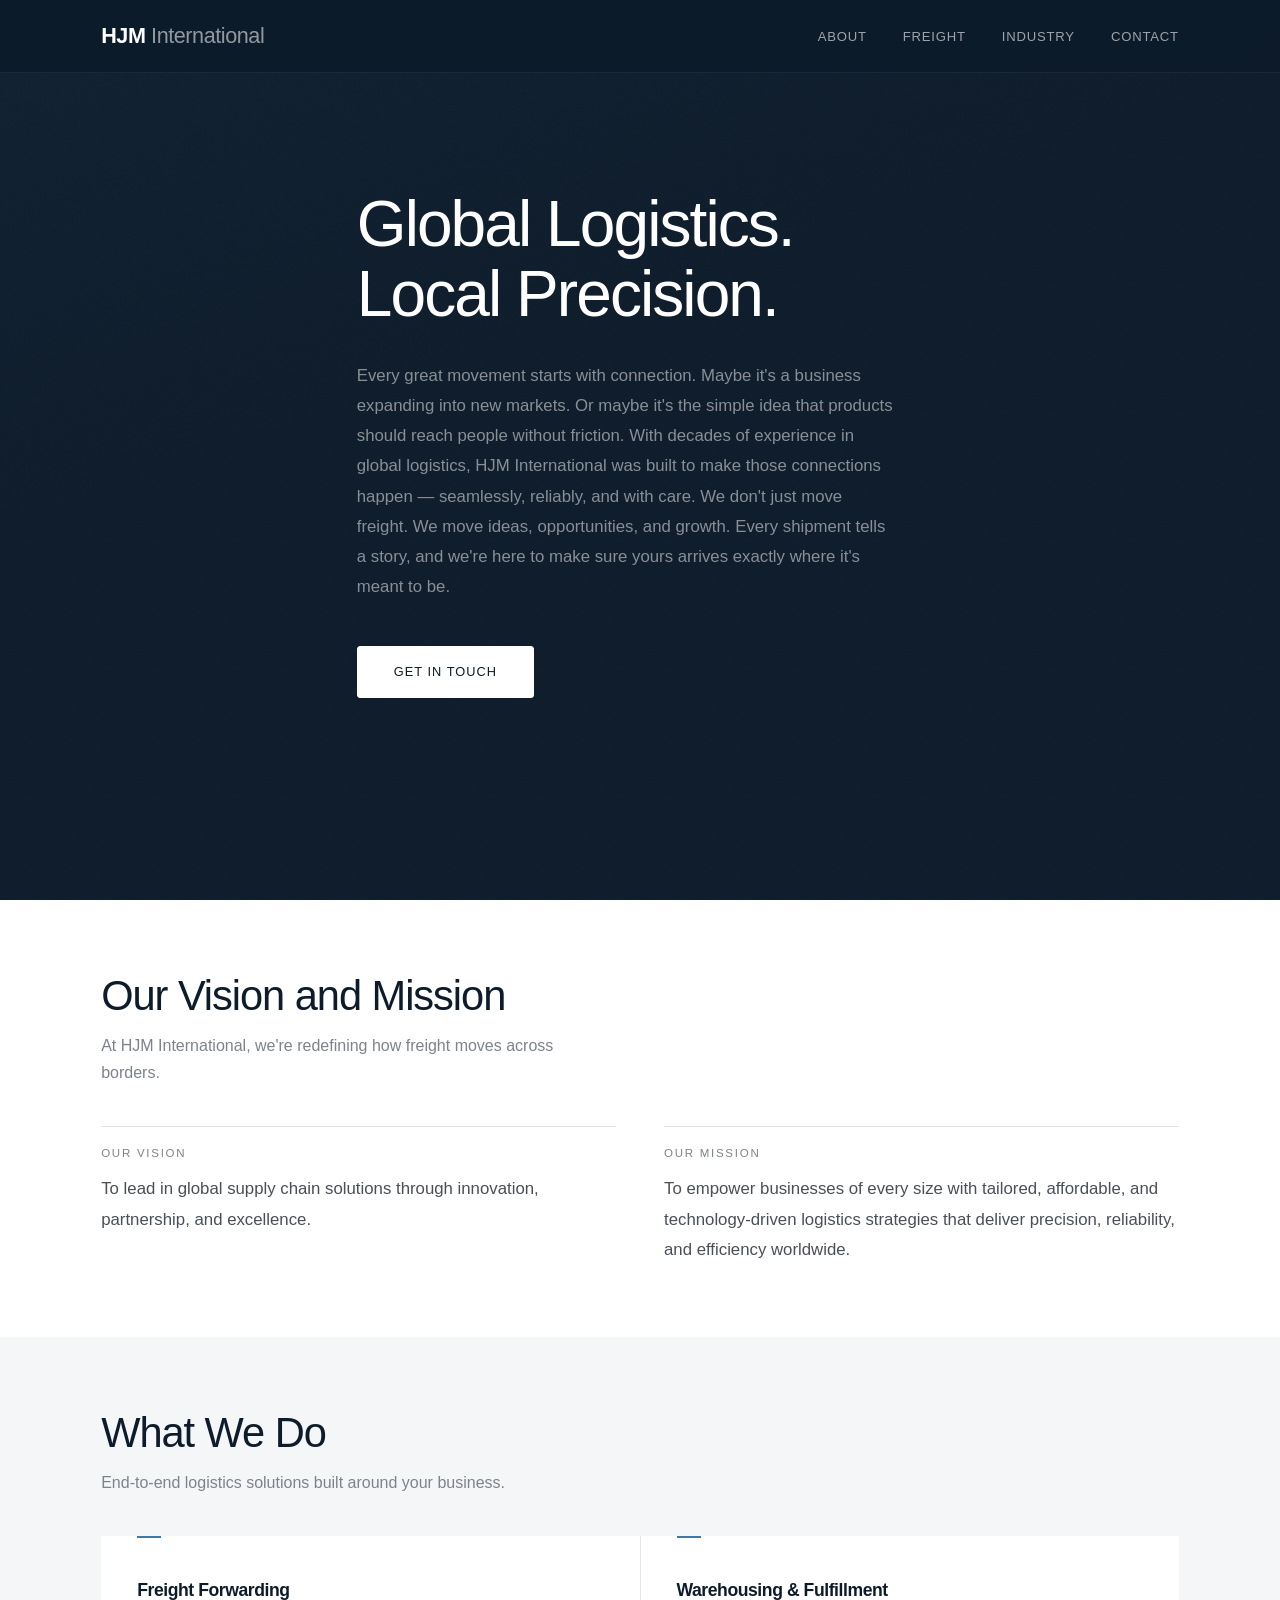
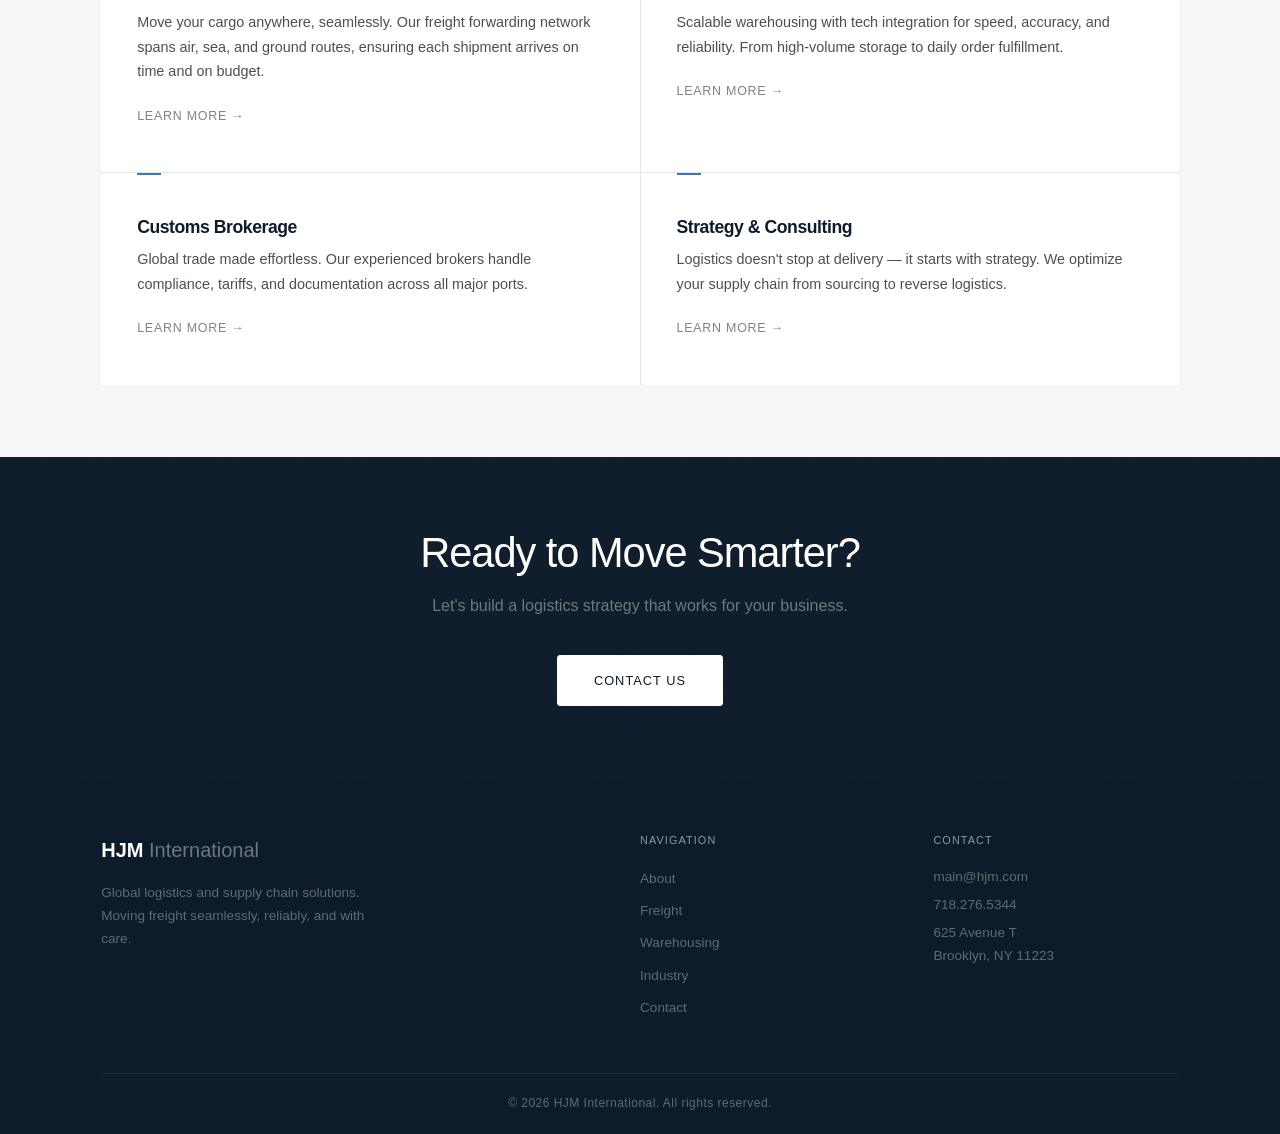
==== commit 4d5e9520: "Update index.html" ====
--- a/index.html
+++ b/index.html
@@ -19,7 +19,6 @@
             <ul class="nav-menu">
                 <li><a href="about.html" class="nav-link">About</a></li>
                 <li><a href="freight.html" class="nav-link">Freight</a></li>
-                <li><a href="https://granthillinginfo.wixsite.com/my-site-2" target="_blank" class="nav-link">Warehousing</a></li>
                 <li><a href="industry.html" class="nav-link">Industry</a></li>
                 <li><a href="contact.html" class="nav-link">Contact</a></li>
             </ul>
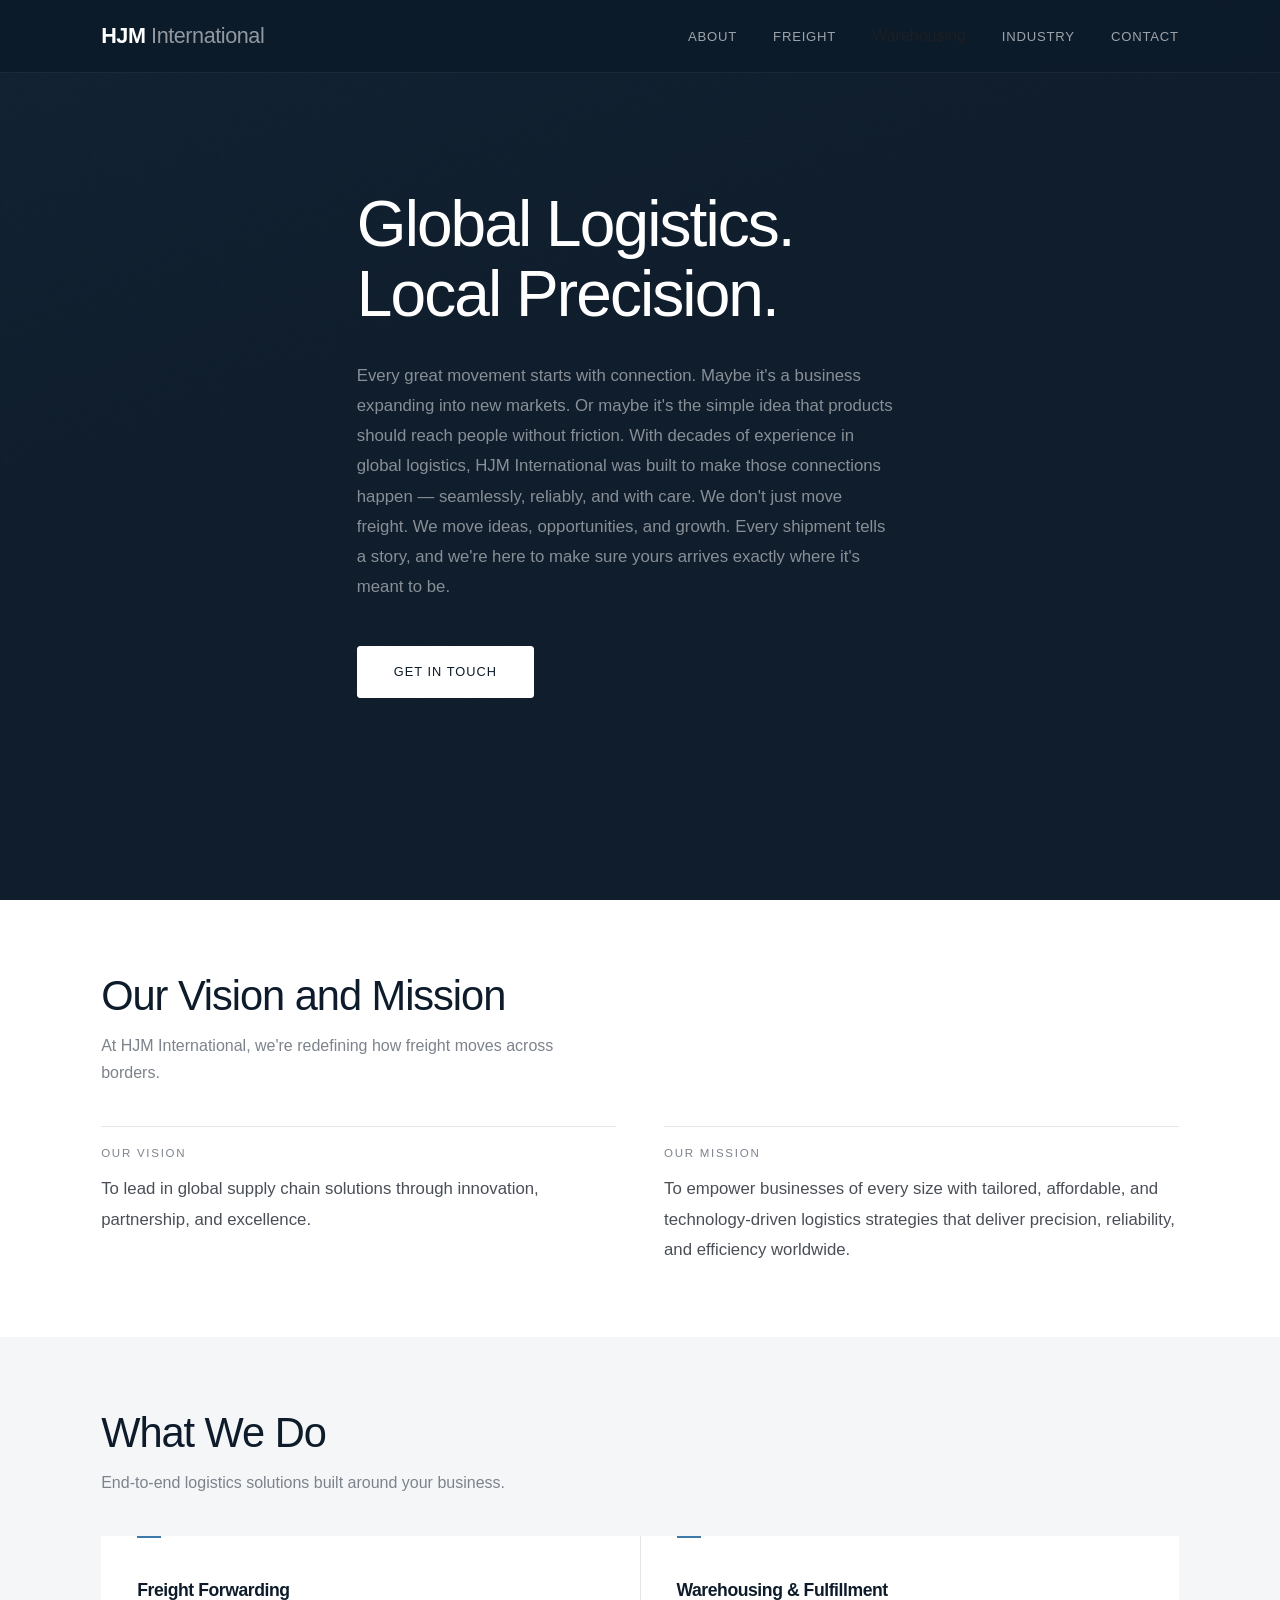
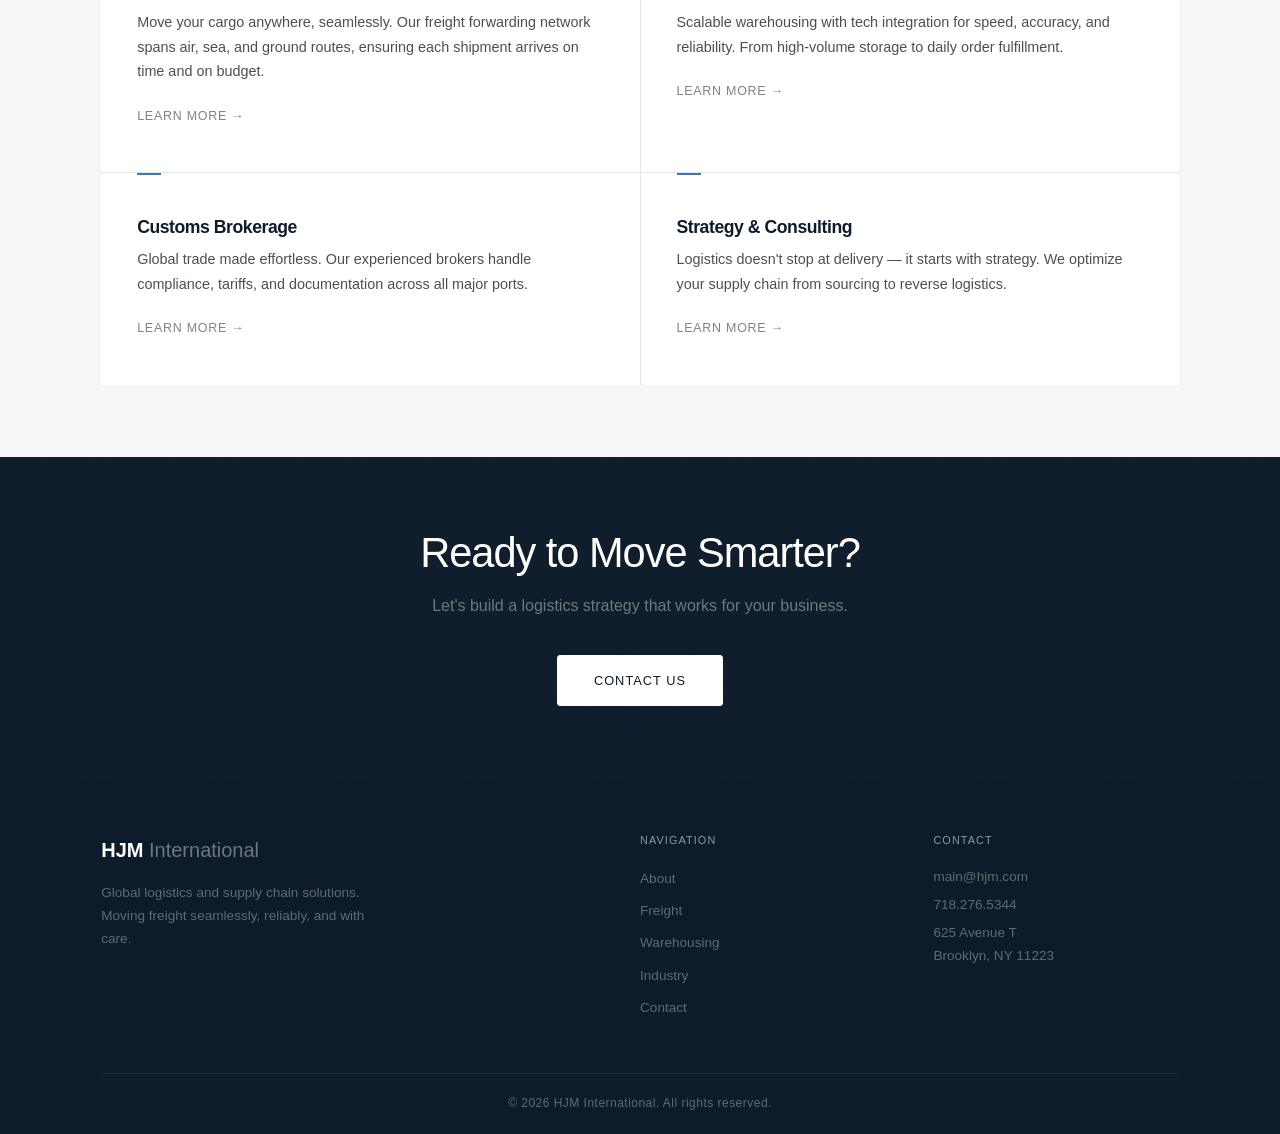
==== commit 079ab0c5: "Update index.html" ====
--- a/index.html
+++ b/index.html
@@ -19,6 +19,7 @@
             <ul class="nav-menu">
                 <li><a href="about.html" class="nav-link">About</a></li>
                 <li><a href="freight.html" class="nav-link">Freight</a></li>
+                 <li><a>Warehousing</a></li>
                 <li><a href="industry.html" class="nav-link">Industry</a></li>
                 <li><a href="contact.html" class="nav-link">Contact</a></li>
             </ul>
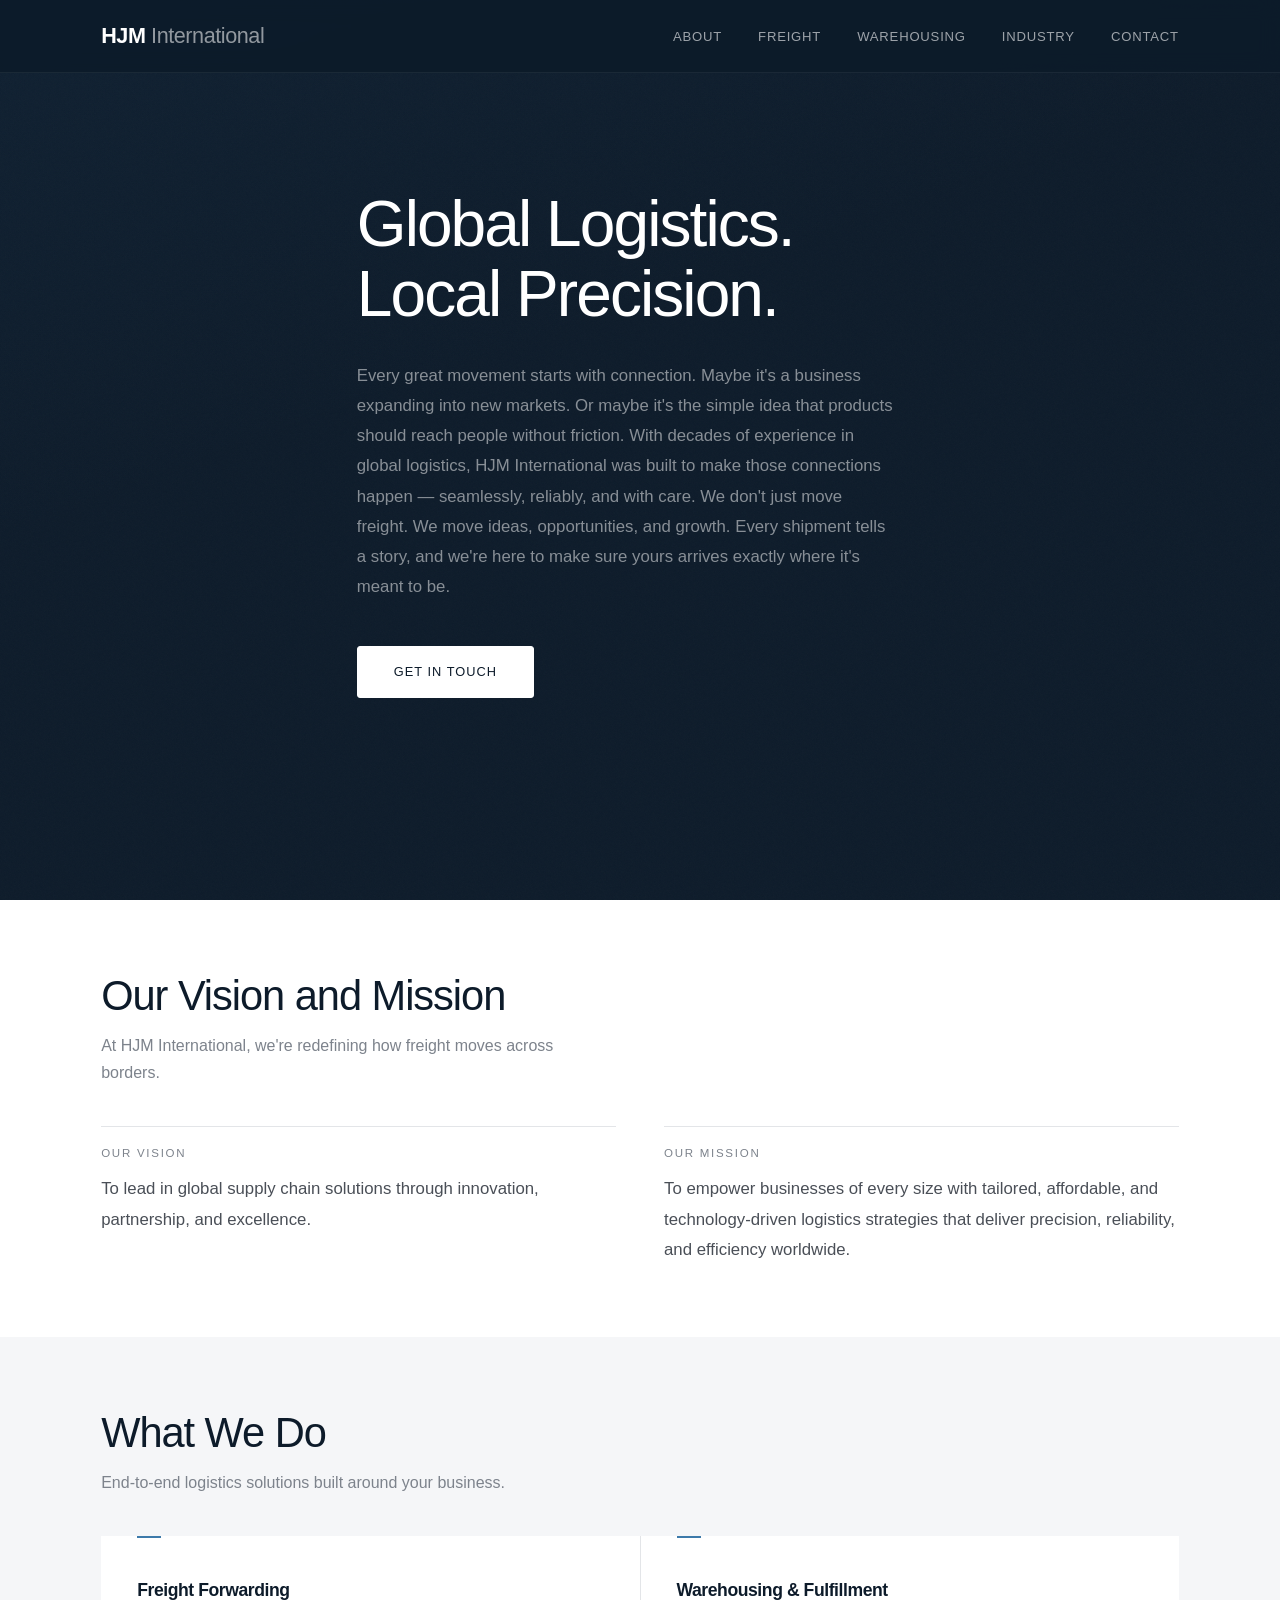
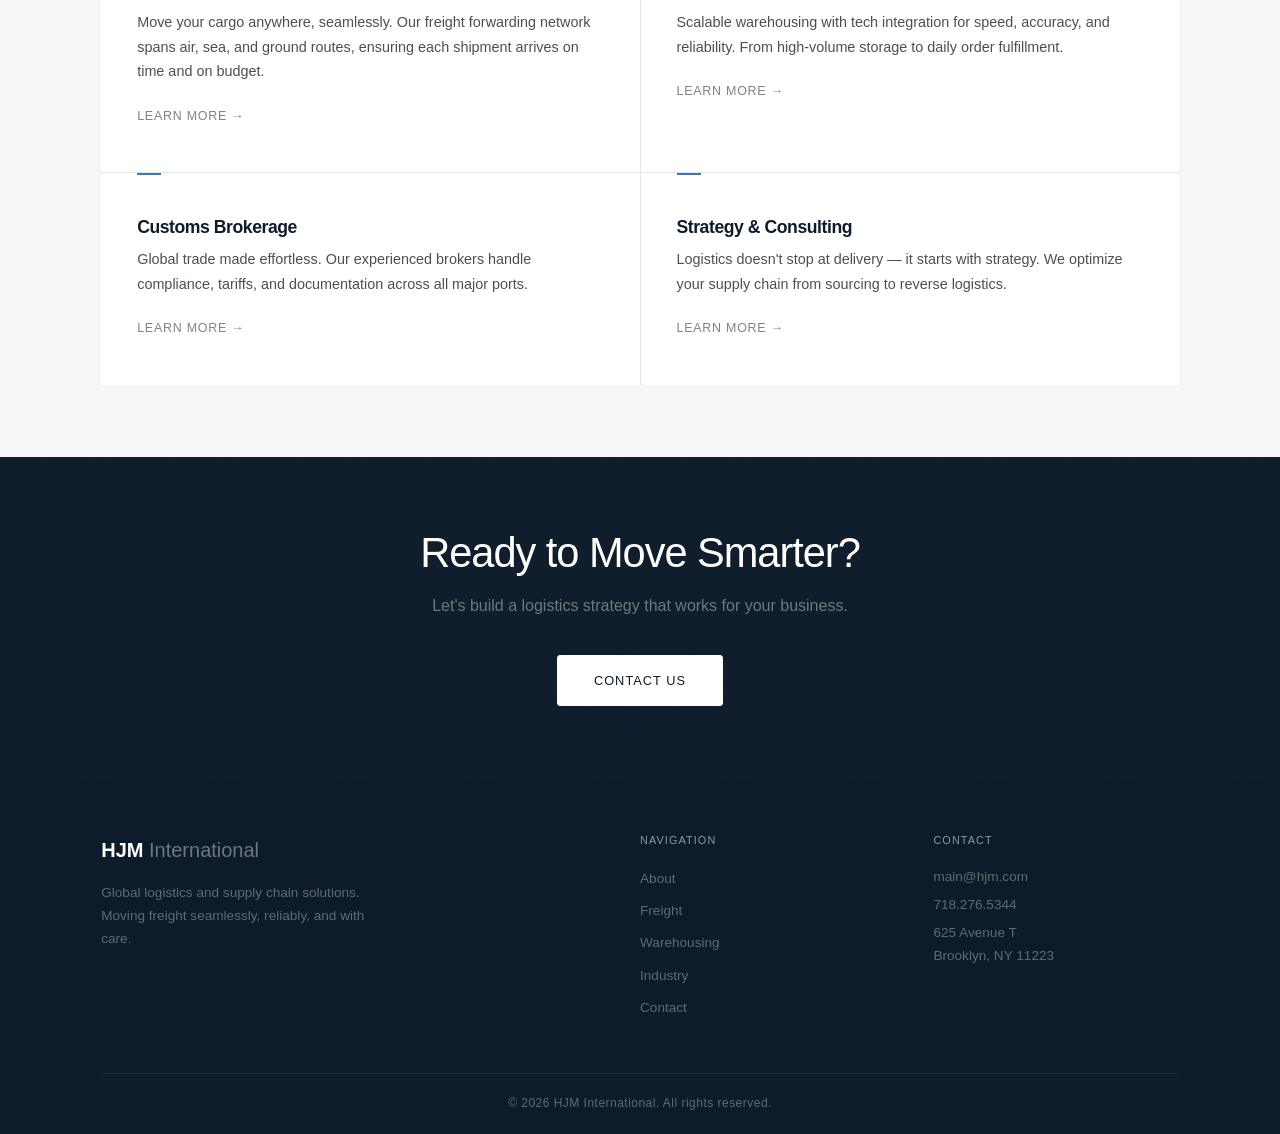
==== commit 3eb000fb: "Update index.html" ====
--- a/index.html
+++ b/index.html
@@ -19,7 +19,7 @@
             <ul class="nav-menu">
                 <li><a href="about.html" class="nav-link">About</a></li>
                 <li><a href="freight.html" class="nav-link">Freight</a></li>
-                 <li><a>Warehousing</a></li>
+                <li><a href="warehousing.html" class="nav-link">Warehousing</a></li>
                 <li><a href="industry.html" class="nav-link">Industry</a></li>
                 <li><a href="contact.html" class="nav-link">Contact</a></li>
             </ul>
